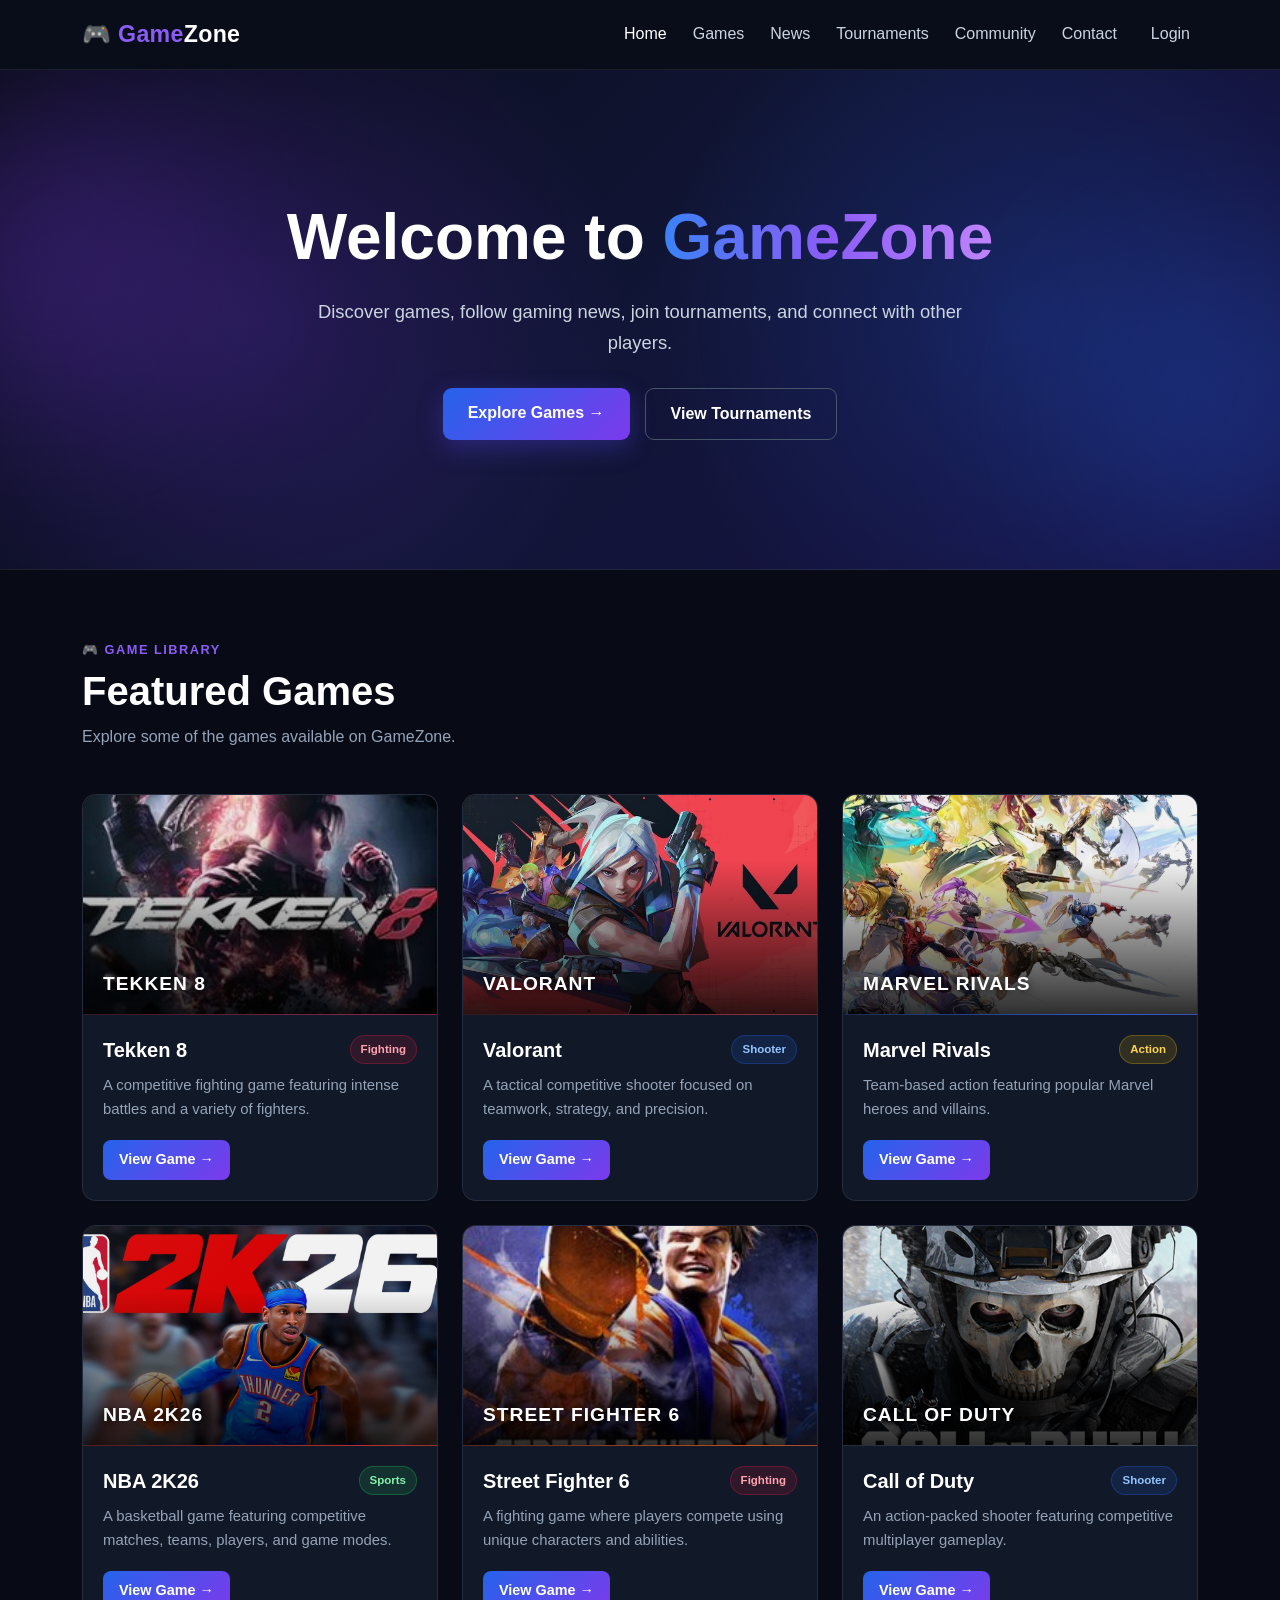
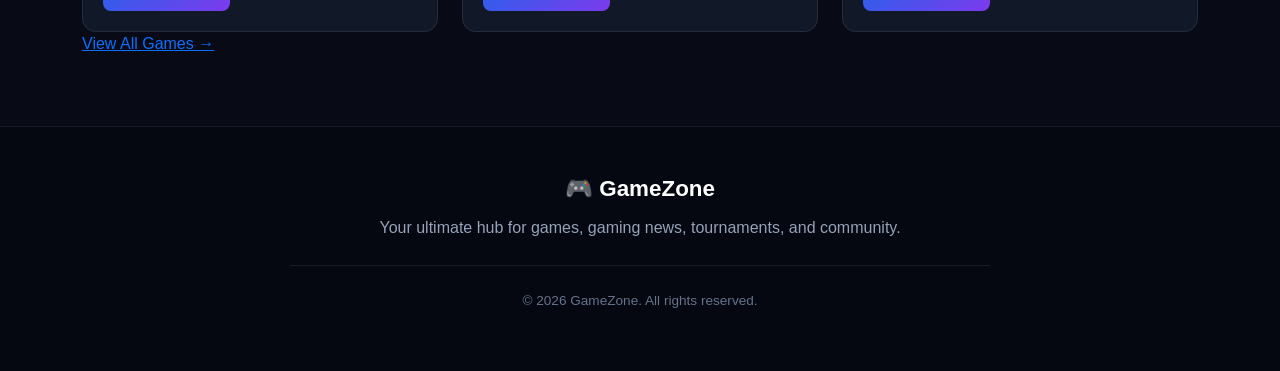
==== index.html @ 14c53175 "Initial GameZone website" ====
<!DOCTYPE html>
<html lang="en">
<head>
    <meta charset="UTF-8">
    <meta name="viewport" content="width=device-width, initial-scale=1.0">
    <title>GameZone - Gaming Hub</title>

    <link href="https://cdn.jsdelivr.net/npm/bootstrap@5.3.3/dist/css/bootstrap.min.css" rel="stylesheet">
    <link rel="stylesheet" href="css/style.css">

    <style>
        .game-cover {
            position: absolute;
            inset: 0;
            width: 100%;
            height: 100%;
            object-fit: cover;
            display: block;
            transition: transform 0.35s ease;
        }

        .modern-game-card:hover .game-cover {
            transform: scale(1.04);
        }

        .visual-overlay {
            z-index: 2;
        }

        .visual-title {
            z-index: 3;
        }
    </style>
</head>

<body>

    <nav class="navbar navbar-expand-lg navbar-dark game-navbar">
        <div class="container">

            <a class="navbar-brand game-logo" href="index.html">
                🎮 <span>Game</span>Zone
            </a>

            <button
                class="navbar-toggler"
                type="button"
                data-bs-toggle="collapse"
                data-bs-target="#navbarNav"
                aria-controls="navbarNav"
                aria-expanded="false"
                aria-label="Toggle navigation"
            >
                <span class="navbar-toggler-icon"></span>
            </button>

            <div class="collapse navbar-collapse" id="navbarNav">
                <ul class="navbar-nav ms-auto">

                    <li class="nav-item">
                        <a class="nav-link active" href="index.html">Home</a>
                    </li>

                    <li class="nav-item">
                        <a class="nav-link" href="games.html">Games</a>
                    </li>

                    <li class="nav-item">
                        <a class="nav-link" href="news.html">News</a>
                    </li>

                    <li class="nav-item">
                        <a class="nav-link" href="tournaments.html">Tournaments</a>
                    </li>

                    <li class="nav-item">
                        <a class="nav-link" href="community.html">Community</a>
                    </li>

                    <li class="nav-item">
                        <a class="nav-link" href="contact.html">Contact</a>
                    </li>

                </ul>
            </div>
        </div>
    </nav>


    <section class="home-hero">

        <div class="hero-glow glow-one"></div>
        <div class="hero-glow glow-two"></div>

        <div class="container hero-content">

            <h1>
                Welcome to
                <span>GameZone</span>
            </h1>

            <p>
                Discover games, follow gaming news,
                join tournaments, and connect with
                other players.
            </p>

            <div class="hero-buttons">

                <a href="games.html" class="btn hero-main-btn">
                    Explore Games →
                </a>

                <a href="tournaments.html" class="btn hero-secondary-btn">
                    View Tournaments
                </a>

            </div>

        </div>
    </section>


    <section class="featured-section">
        <div class="container">

            <div class="section-heading">

                <div class="section-label">
                    🎮 GAME LIBRARY
                </div>

                <h2>Featured Games</h2>

                <p>
                    Explore some of the games available
                    on GameZone.
                </p>

            </div>

            <div class="row g-4">


                <div class="col-md-6 col-lg-4">
                    <div class="modern-game-card">

                        <div
                            class="game-visual"
                            style="background: linear-gradient(135deg, #22040d, #7f1236, #160816);"
                        >
                            <img
                                src="images/tekken8.jpg"
                                alt="Tekken 8"
                                class="game-cover"
                            >

                            <div class="visual-overlay"></div>

                            <div class="visual-title">
                                TEKKEN 8
                            </div>
                        </div>

                        <div class="game-card-content">

                            <div class="game-card-top">
                                <h3>Tekken 8</h3>
                                <span class="game-tag fighting">Fighting</span>
                            </div>

                            <p>
                                A competitive fighting game featuring
                                intense battles and a variety of fighters.
                            </p>

                            <a
                                href="game-details.html?game=tekken8"
                                class="game-button"
                            >
                                View Game →
                            </a>

                        </div>
                    </div>
                </div>


                <div class="col-md-6 col-lg-4">
                    <div class="modern-game-card">

                        <div
                            class="game-visual"
                            style="background: linear-gradient(135deg, #18070b, #7f1d2d, #111827);"
                        >
                            <img
                                src="images/valorant.jpg"
                                alt="Valorant"
                                class="game-cover"
                            >

                            <div class="visual-overlay"></div>

                            <div class="visual-title">
                                VALORANT
                            </div>
                        </div>

                        <div class="game-card-content">

                            <div class="game-card-top">
                                <h3>Valorant</h3>
                                <span class="game-tag shooter">Shooter</span>
                            </div>

                            <p>
                                A tactical competitive shooter focused
                                on teamwork, strategy, and precision.
                            </p>

                            <a
                                href="game-details.html?game=valorant"
                                class="game-button"
                            >
                                View Game →
                            </a>

                        </div>
                    </div>
                </div>


                <div class="col-md-6 col-lg-4">
                    <div class="modern-game-card">

                        <div
                            class="game-visual"
                            style="background: linear-gradient(135deg, #071a3d, #1d4ed8, #450a0a);"
                        >
                            <img
                                src="images/marvel-rivals.jpg"
                                alt="Marvel Rivals"
                                class="game-cover"
                            >

                            <div class="visual-overlay"></div>

                            <div class="visual-title">
                                MARVEL RIVALS
                            </div>
                        </div>

                        <div class="game-card-content">

                            <div class="game-card-top">
                                <h3>Marvel Rivals</h3>
                                <span class="game-tag action">Action</span>
                            </div>

                            <p>
                                Team-based action featuring popular
                                Marvel heroes and villains.
                            </p>

                            <a
                                href="game-details.html?game=marvel-rivals"
                                class="game-button"
                            >
                                View Game →
                            </a>

                        </div>
                    </div>
                </div>


                <div class="col-md-6 col-lg-4">
                    <div class="modern-game-card">

                        <div
                            class="game-visual"
                            style="background: linear-gradient(135deg, #3f0b0b, #b91c1c, #171717);"
                        >
                            <img
                                src="images/nba2k.jpg"
                                alt="NBA 2K26"
                                class="game-cover"
                            >

                            <div class="visual-overlay"></div>

                            <div class="visual-title">
                                NBA 2K26
                            </div>
                        </div>

                        <div class="game-card-content">

                            <div class="game-card-top">
                                <h3>NBA 2K26</h3>
                                <span class="game-tag sports">Sports</span>
                            </div>

                            <p>
                                A basketball game featuring competitive
                                matches, teams, players, and game modes.
                            </p>

                            <a
                                href="game-details.html?game=nba2k"
                                class="game-button"
                            >
                                View Game →
                            </a>

                        </div>
                    </div>
                </div>


                <div class="col-md-6 col-lg-4">
                    <div class="modern-game-card">

                        <div
                            class="game-visual"
                            style="background: linear-gradient(135deg, #431407, #c2410c, #172554);"
                        >
                            <img
                                src="images/street-fighter-6.jpg"
                                alt="Street Fighter 6"
                                class="game-cover"
                            >

                            <div class="visual-overlay"></div>

                            <div class="visual-title">
                                STREET FIGHTER 6
                            </div>
                        </div>

                        <div class="game-card-content">

                            <div class="game-card-top">
                                <h3>Street Fighter 6</h3>
                                <span class="game-tag fighting">Fighting</span>
                            </div>

                            <p>
                                A fighting game where players compete
                                using unique characters and abilities.
                            </p>

                            <a
                                href="game-details.html?game=street-fighter-6"
                                class="game-button"
                            >
                                View Game →
                            </a>

                        </div>
                    </div>
                </div>


                <!-- CALL OF DUTY -->
                <div class="col-md-6 col-lg-4">
                    <div class="modern-game-card">

                        <div
                            class="game-visual"
                            style="background: linear-gradient(135deg, #111827, #374151, #020617);"
                        >
                            <img
                                src="images/call-of-duty.jpg"
                                alt="Call of Duty"
                                class="game-cover"
                            >

                            <div class="visual-overlay"></div>

                            <div class="visual-title">
                                CALL OF DUTY
                            </div>
                        </div>

                        <div class="game-card-content">

                            <div class="game-card-top">
                                <h3>Call of Duty</h3>
                                <span class="game-tag shooter">Shooter</span>
                            </div>

                            <p>
                                An action-packed shooter featuring
                                competitive multiplayer gameplay.
                            </p>

                            <a
                                href="game-details.html?game=call-of-duty"
                                class="game-button"
                            >
                                View Game →
                            </a>

                        </div>
                    </div>
                </div>


            </div>

            <div class="view-all-wrapper">
                <a href="games.html" class="view-all-button">
                    View All Games →
                </a>
            </div>

        </div>
    </section>


    <footer class="game-footer">
        <div class="container">

            <div class="footer-logo">
                🎮 GameZone
            </div>

            <p>
                Your ultimate hub for games,
                gaming news, tournaments,
                and community.
            </p>

            <div class="footer-line"></div>

            <p class="copyright">
                © 2026 GameZone. All rights reserved.
            </p>

        </div>
    </footer>


    <script src="https://cdn.jsdelivr.net/npm/bootstrap@5.3.3/dist/js/bootstrap.bundle.min.js"></script>
    <script src="js/script.js"></script>

</body>
</html>
---- css/style.css ----
html {
    scroll-behavior: smooth;
}

body {
    margin: 0;
    font-family: Arial, sans-serif;
    background: #080b16;
    color: #ffffff;
}


.game-navbar {
    background: #090d19 !important;
    border-bottom: 1px solid rgba(255, 255, 255, 0.08);
    min-height: 70px;
}

.game-logo {
    font-size: 1.45rem;
    font-weight: 800;
    letter-spacing: 0.3px;
}

.game-logo span {
    color: #8b5cf6;
}

.navbar .nav-link {
    color: #cbd5e1 !important;
    margin-left: 10px;
    font-weight: 500;
    transition: 0.2s ease;
}

.navbar .nav-link:hover,
.navbar .nav-link.active {
    color: #ffffff !important;
}



.home-hero {
    position: relative;
    overflow: hidden;
    min-height: 500px;

    display: flex;
    align-items: center;
    justify-content: center;

    text-align: center;

    background:
        radial-gradient(
            circle at 20% 50%,
            rgba(124, 58, 237, 0.22),
            transparent 35%
        ),
        radial-gradient(
            circle at 80% 50%,
            rgba(37, 99, 235, 0.22),
            transparent 35%
        ),
        linear-gradient(
            135deg,
            #080b16,
            #111536 50%,
            #171144
        );

    border-bottom: 1px solid rgba(255, 255, 255, 0.08);
}

.hero-content {
    position: relative;
    z-index: 5;
}

.hero-badge {
    display: inline-block;

    padding: 8px 16px;
    margin-bottom: 20px;

    border: 1px solid rgba(139, 92, 246, 0.5);
    border-radius: 30px;

    background: rgba(139, 92, 246, 0.1);

    color: #c4b5fd;

    font-size: 0.85rem;
    font-weight: bold;
    letter-spacing: 1px;
}

.home-hero h1 {
    font-size: 4rem;
    font-weight: 800;
    margin-bottom: 20px;
}

.home-hero h1 span {
    background:
        linear-gradient(
            90deg,
            #3b82f6,
            #8b5cf6,
            #c084fc
        );

    -webkit-background-clip: text;
    -webkit-text-fill-color: transparent;
}

.home-hero p {
    max-width: 700px;
    margin: 0 auto 30px;

    color: #cbd5e1;

    font-size: 1.15rem;
    line-height: 1.7;
}

.hero-buttons {
    display: flex;
    justify-content: center;
    gap: 15px;
    flex-wrap: wrap;
}

.hero-main-btn {
    background:
        linear-gradient(
            135deg,
            #2563eb,
            #7c3aed
        );

    border: none;
    color: white;

    padding: 13px 25px;

    border-radius: 9px;

    font-weight: bold;

    box-shadow:
        0 8px 25px rgba(79, 70, 229, 0.35);

    transition: 0.25s ease;
}

.hero-main-btn:hover {
    transform: translateY(-3px);
    color: white;

    box-shadow:
        0 12px 30px rgba(79, 70, 229, 0.5);
}

.hero-secondary-btn {
    background: transparent;

    border: 1px solid #475569;

    color: #ffffff;

    padding: 13px 25px;

    border-radius: 9px;

    font-weight: bold;
}

.hero-secondary-btn:hover {
    background: rgba(255, 255, 255, 0.08);
    color: white;
}



.hero-glow {
    position: absolute;

    width: 300px;
    height: 300px;

    border-radius: 50%;

    filter: blur(100px);

    opacity: 0.3;
}

.glow-one {
    left: -100px;
    top: 40px;
    background: #7c3aed;
}

.glow-two {
    right: -100px;
    bottom: 20px;
    background: #2563eb;
}



.section-heading {
    margin-bottom: 45px;
}

.section-heading h2 {
    font-size: 2.5rem;
    font-weight: 800;
    margin-bottom: 10px;
}

.section-heading p {
    color: #94a3b8;
    margin: 0;
}

.section-label {
    color: #8b5cf6;
    font-size: 0.8rem;
    font-weight: bold;
    letter-spacing: 1.5px;
    margin-bottom: 8px;
}


.games-header,
.news-header,
.tournaments-header,
.community-header,
.contact-header {
    padding: 70px 20px;

    background:
        radial-gradient(
            circle at 25% 50%,
            rgba(124, 58, 237, 0.20),
            transparent 35%
        ),
        radial-gradient(
            circle at 75% 50%,
            rgba(37, 99, 235, 0.20),
            transparent 35%
        ),
        linear-gradient(
            135deg,
            #080b16,
            #15183b
        );

    border-bottom: 1px solid rgba(255, 255, 255, 0.08);
}

.games-header h1,
.news-header h1,
.tournaments-header h1,
.community-header h1,
.contact-header h1 {
    margin: 10px 0;

    font-size: 3rem;
    font-weight: 800;
    color: #ffffff;
}

.games-header p,
.news-header p,
.tournaments-header p,
.community-header p,
.contact-header p {
    margin: 0 auto;

    max-width: 650px;

    color: #94a3b8;

    line-height: 1.6;
}


.featured-section {
    background: #080b16;
    padding: 70px 0;
}



.modern-game-card {
    height: 100%;
    overflow: hidden;

    background: #111827;

    border: 1px solid rgba(148, 163, 184, 0.15);

    border-radius: 14px;

    transition: 0.3s ease;
}

.modern-game-card:hover {
    transform: translateY(-6px);

    border-color: rgba(139, 92, 246, 0.65);

    box-shadow:
        0 15px 35px rgba(0, 0, 0, 0.35),
        0 0 25px rgba(124, 58, 237, 0.12);
}



.game-visual {
    position: relative;

    height: 220px;

    overflow: hidden;

    display: flex;

    align-items: center;
    justify-content: center;

    border-bottom: 1px solid rgba(255, 255, 255, 0.08);
}



.game-cover {
    position: absolute;

    inset: 0;

    width: 100%;
    height: 100%;

    object-fit: cover;

    display: block;

    z-index: 1;

    transition:
        transform 0.35s ease;
}



.modern-game-card:hover .game-cover {
    transform: scale(1.04);
}



.game-visual::before {
    content: "";

    position: absolute;

    inset: 0;

    z-index: 2;

    background:
        linear-gradient(
            135deg,
            rgba(255, 255, 255, 0.05),
            transparent 50%
        );

    pointer-events: none;
}



.visual-overlay {
    position: absolute;

    inset: 0;

    z-index: 3;

    background:
        linear-gradient(
            to top,
            rgba(0, 0, 0, 0.82),
            rgba(0, 0, 0, 0.05) 70%
        );

    pointer-events: none;
}



.visual-title {
    position: absolute;

    left: 20px;
    bottom: 15px;

    z-index: 4;

    color: white;

    font-size: 1.2rem;

    font-weight: 800;

    letter-spacing: 1px;

    text-shadow:
        0 2px 8px rgba(0, 0, 0, 0.7);
}


.game-tekken {
    background:
        radial-gradient(
            circle at 30% 30%,
            #ff1f5a,
            transparent 35%
        ),
        linear-gradient(
            135deg,
            #22040d,
            #7f1236,
            #160816
        );
}

.game-valorant {
    background:
        radial-gradient(
            circle at 70% 30%,
            #ff4655,
            transparent 35%
        ),
        linear-gradient(
            135deg,
            #18070b,
            #7f1d2d,
            #111827
        );
}

.game-marvel {
    background:
        radial-gradient(
            circle at 50% 20%,
            #2563eb,
            transparent 35%
        ),
        linear-gradient(
            135deg,
            #071a3d,
            #1d4ed8,
            #450a0a
        );
}

.game-nba {
    background:
        radial-gradient(
            circle at 30% 30%,
            #ef4444,
            transparent 35%
        ),
        linear-gradient(
            135deg,
            #3f0b0b,
            #b91c1c,
            #171717
        );
}

.game-streetfighter {
    background:
        radial-gradient(
            circle at 65% 35%,
            #f97316,
            transparent 40%
        ),
        linear-gradient(
            135deg,
            #431407,
            #c2410c,
            #172554
        );
}

.game-cod {
    background:
        radial-gradient(
            circle at 50% 35%,
            #6b7280,
            transparent 35%
        ),
        linear-gradient(
            135deg,
            #111827,
            #374151,
            #020617
        );
}



.game-card-content {
    padding: 20px;
}

.game-card-top {
    display: flex;

    align-items: center;
    justify-content: space-between;

    gap: 10px;

    margin-bottom: 10px;
}

.game-card-top h3 {
    margin: 0;

    font-size: 1.25rem;

    font-weight: 700;

    color: #ffffff;
}

.game-card-content p {
    color: #94a3b8;

    font-size: 0.93rem;

    line-height: 1.6;

    min-height: 48px;

    margin-bottom: 18px;
}



.game-tag,
.tournament-game {
    display: inline-block;

    padding: 5px 10px;

    border-radius: 20px;

    font-size: 0.72rem;

    font-weight: bold;

    white-space: nowrap;
}

.fighting {
    color: #fda4af;

    background: rgba(225, 29, 72, 0.15);

    border: 1px solid rgba(225, 29, 72, 0.3);
}

.shooter {
    color: #93c5fd;

    background: rgba(37, 99, 235, 0.15);

    border: 1px solid rgba(37, 99, 235, 0.3);
}

.action {
    color: #fcd34d;

    background: rgba(234, 179, 8, 0.15);

    border: 1px solid rgba(234, 179, 8, 0.3);
}

.sports {
    color: #86efac;

    background: rgba(34, 197, 94, 0.15);

    border: 1px solid rgba(34, 197, 94, 0.3);
}


.game-button,
.tournament-button,
.community-button,
.registration-submit,
.contact-submit-button {
    background:
        linear-gradient(
            135deg,
            #2563eb,
            #7c3aed
        );

    color: white;

    border: none;

    border-radius: 8px;

    font-weight: bold;

    transition: 0.2s ease;
}

.game-button {
    display: inline-block;

    padding: 9px 16px;

    text-decoration: none;

    font-size: 0.9rem;

    cursor: pointer;
}

.game-button:hover,
.tournament-button:hover,
.community-button:hover,
.registration-submit:hover,
.contact-submit-button:hover {
    color: white;

    transform: translateY(-2px);

    box-shadow:
        0 7px 18px rgba(79, 70, 229, 0.3);
}

.favorite-btn.favorited {
    background:
        linear-gradient(
            135deg,
            #ec4899,
            #7c3aed
        );
}



.games-section {
    min-height: 650px;

    padding: 70px 0;

    background: #080b16;
}

.games-controls {
    display: grid;

    grid-template-columns: 2fr 1fr;

    gap: 20px;

    margin-bottom: 40px;

    padding: 20px;

    background: #111827;

    border: 1px solid rgba(148, 163, 184, 0.15);

    border-radius: 14px;
}

.search-box label,
.filter-box label {
    display: block;

    margin-bottom: 8px;

    color: #cbd5e1;

    font-weight: 600;
}

.games-controls .form-control,
.games-controls .form-select {
    background: #080b16;

    color: #ffffff;

    border: 1px solid #334155;
}

.games-controls .form-control::placeholder {
    color: #64748b;
}

.games-controls .form-control:focus,
.games-controls .form-select:focus {
    background: #080b16;

    color: #ffffff;

    border-color: #7c3aed;

    box-shadow:
        0 0 0 0.2rem rgba(124, 58, 237, 0.15);
}

.games-controls .form-select option {
    background: #111827;

    color: #ffffff;
}



.news-section {
    min-height: 650px;

    padding: 70px 0;

    background: #080b16;
}

.news-filter-box {
    max-width: 420px;

    margin: 0 auto 45px;

    padding: 20px;

    background: #111827;

    border: 1px solid rgba(148, 163, 184, 0.15);

    border-radius: 14px;
}

.news-filter-box label {
    display: block;

    margin-bottom: 8px;

    color: #cbd5e1;

    font-weight: 600;
}

.news-filter-box .form-select {
    background: #080b16;

    color: #ffffff;

    border: 1px solid #334155;
}

.news-filter-box .form-select:focus {
    background: #080b16;

    color: #ffffff;

    border-color: #7c3aed;

    box-shadow:
        0 0 0 0.2rem rgba(124, 58, 237, 0.15);
}

.news-filter-box .form-select option {
    background: #111827;

    color: #ffffff;
}

.modern-news-card {
    height: 100%;

    overflow: hidden;

    background: #111827;

    border: 1px solid rgba(148, 163, 184, 0.15);

    border-radius: 14px;

    transition: 0.3s ease;
}

.modern-news-card:hover {
    transform: translateY(-6px);

    border-color: rgba(139, 92, 246, 0.65);

    box-shadow:
        0 15px 35px rgba(0, 0, 0, 0.35),
        0 0 25px rgba(124, 58, 237, 0.12);
}

.news-visual {
    position: relative;

    height: 180px;

    display: flex;

    align-items: center;
    justify-content: center;

    overflow: hidden;

    border-bottom: 1px solid rgba(255, 255, 255, 0.08);
}

.news-visual-icon {
    position: relative;

    z-index: 2;

    font-size: 4.5rem;
}

.news-category-badge {
    position: absolute;

    left: 18px;

    bottom: 15px;

    z-index: 3;

    padding: 6px 10px;

    border-radius: 20px;

    background: rgba(5, 7, 17, 0.75);

    color: white;

    font-size: 0.7rem;

    font-weight: bold;
}

.news-esports {
    background:
        radial-gradient(
            circle at 30% 35%,
            #a855f7,
            transparent 35%
        ),
        linear-gradient(
            135deg,
            #1e1038,
            #581c87,
            #111827
        );
}

.news-updates {
    background:
        radial-gradient(
            circle at 70% 35%,
            #2563eb,
            transparent 35%
        ),
        linear-gradient(
            135deg,
            #0f172a,
            #1d4ed8,
            #172554
        );
}

.news-events {
    background:
        radial-gradient(
            circle at 50% 35%,
            #f59e0b,
            transparent 35%
        ),
        linear-gradient(
            135deg,
            #431407,
            #b45309,
            #171717
        );
}

.news-championship {
    background:
        radial-gradient(
            circle at 35% 35%,
            #ec4899,
            transparent 35%
        ),
        linear-gradient(
            135deg,
            #4c0519,
            #9d174d,
            #111827
        );
}

.news-community {
    background:
        radial-gradient(
            circle at 65% 35%,
            #06b6d4,
            transparent 35%
        ),
        linear-gradient(
            135deg,
            #083344,
            #155e75,
            #111827
        );
}

.news-tournament {
    background:
        radial-gradient(
            circle at 50% 35%,
            #22c55e,
            transparent 35%
        ),
        linear-gradient(
            135deg,
            #052e16,
            #166534,
            #111827
        );
}

.news-content {
    padding: 20px;
}

.news-date {
    color: #8b5cf6;

    font-size: 0.78rem;

    font-weight: bold;

    margin-bottom: 8px;
}

.news-content h3 {
    margin-bottom: 10px;

    color: #ffffff;

    font-size: 1.2rem;

    font-weight: 700;
}

.news-preview {
    color: #94a3b8;

    font-size: 0.92rem;

    line-height: 1.6;

    margin-bottom: 12px;
}

.news-details {
    display: none;

    padding-top: 12px;

    margin-top: 12px;

    border-top: 1px solid rgba(255, 255, 255, 0.08);
}

.news-details p {
    color: #94a3b8;

    font-size: 0.9rem;

    line-height: 1.6;
}

.read-more-btn {
    padding: 9px 16px;

    background:
        linear-gradient(
            135deg,
            #2563eb,
            #7c3aed
        );

    color: white;

    border: none;

    border-radius: 8px;

    font-size: 0.88rem;

    font-weight: bold;

    cursor: pointer;
}



.tournaments-section {
    min-height: 700px;

    padding: 70px 0;

    background: #080b16;
}

.modern-tournament-card {
    height: 100%;

    overflow: hidden;

    background: #111827;

    border: 1px solid rgba(148, 163, 184, 0.15);

    border-radius: 14px;

    transition: 0.3s ease;
}

.modern-tournament-card:hover {
    transform: translateY(-6px);

    border-color: rgba(139, 92, 246, 0.65);

    box-shadow:
        0 15px 35px rgba(0, 0, 0, 0.35);
}

.tournament-visual {
    position: relative;

    height: 180px;

    display: flex;

    align-items: center;
    justify-content: center;

    overflow: hidden;

    border-bottom: 1px solid rgba(255, 255, 255, 0.08);
}

.tournament-icon {
    position: relative;

    z-index: 2;

    font-size: 4.7rem;
}

.tournament-status {
    position: absolute;

    top: 15px;
    right: 15px;

    z-index: 3;

    padding: 6px 10px;

    border-radius: 20px;

    background: rgba(34, 197, 94, 0.15);

    border: 1px solid rgba(34, 197, 94, 0.35);

    color: #86efac;

    font-size: 0.7rem;

    font-weight: bold;
}

.tournament-tekken {
    background:
        radial-gradient(
            circle at 30% 35%,
            #e11d48,
            transparent 35%
        ),
        linear-gradient(
            135deg,
            #22040d,
            #7f1236,
            #111827
        );
}

.tournament-valorant {
    background:
        radial-gradient(
            circle at 70% 35%,
            #ef4444,
            transparent 35%
        ),
        linear-gradient(
            135deg,
            #2a080d,
            #991b1b,
            #111827
        );
}

.tournament-marvel {
    background:
        radial-gradient(
            circle at 50% 30%,
            #3b82f6,
            transparent 35%
        ),
        linear-gradient(
            135deg,
            #071a3d,
            #1d4ed8,
            #312e81
        );
}

.tournament-nba {
    background:
        radial-gradient(
            circle at 30% 35%,
            #f97316,
            transparent 35%
        ),
        linear-gradient(
            135deg,
            #431407,
            #b91c1c,
            #171717
        );
}

.tournament-streetfighter {
    background:
        radial-gradient(
            circle at 65% 35%,
            #f97316,
            transparent 40%
        ),
        linear-gradient(
            135deg,
            #431407,
            #c2410c,
            #172554
        );
}

.tournament-cod {
    background:
        radial-gradient(
            circle at 50% 35%,
            #6b7280,
            transparent 35%
        ),
        linear-gradient(
            135deg,
            #111827,
            #374151,
            #020617
        );
}

.tournament-content {
    padding: 20px;
}

.tournament-game {
    margin-bottom: 12px;
}

.tournament-content h3 {
    color: #ffffff;

    font-size: 1.2rem;

    font-weight: 700;

    margin-bottom: 10px;
}

.tournament-content p {
    color: #94a3b8;

    font-size: 0.92rem;

    line-height: 1.6;

    min-height: 48px;

    margin-bottom: 18px;
}

.tournament-info {
    display: flex;

    flex-direction: column;

    gap: 8px;

    padding: 13px;

    margin-bottom: 18px;

    background: #080b16;

    border: 1px solid rgba(148, 163, 184, 0.12);

    border-radius: 9px;

    color: #94a3b8;

    font-size: 0.85rem;
}

.tournament-info strong {
    color: #e2e8f0;
}

.tournament-button {
    width: 100%;
    padding: 11px 16px;
}



.registration-wrapper {
    margin-top: 70px;

    display: flex;

    justify-content: center;
}

.registration-card {
    width: 100%;

    max-width: 750px;

    padding: 35px;

    background: #111827;

    border: 1px solid rgba(148, 163, 184, 0.15);

    border-radius: 16px;
}

.registration-heading {
    text-align: center;

    margin-bottom: 30px;
}

.registration-heading h2 {
    color: #ffffff;

    font-size: 2rem;

    font-weight: 800;
}

.registration-heading p {
    color: #94a3b8;
}

.registration-card .form-label {
    color: #cbd5e1;

    font-weight: 600;
}

.registration-card .form-control,
.registration-card .form-select {
    background: #080b16;

    color: #ffffff;

    border: 1px solid #334155;
}

.registration-submit {
    width: 100%;
    padding: 13px 20px;
}

.registration-success {
    margin-top: 20px;

    padding: 15px;

    border-radius: 10px;

    background: rgba(34, 197, 94, 0.12);

    border: 1px solid rgba(34, 197, 94, 0.3);

    color: #86efac;

    text-align: center;

    font-weight: 600;
}



.community-section {
    min-height: 700px;

    padding: 70px 0;

    background: #080b16;
}

.community-card {
    height: 100%;

    padding: 28px;

    background: #111827;

    border: 1px solid rgba(148, 163, 184, 0.15);

    border-radius: 14px;

    transition: 0.3s ease;
}

.community-card:hover {
    transform: translateY(-6px);

    border-color: rgba(139, 92, 246, 0.65);

    box-shadow:
        0 15px 35px rgba(0, 0, 0, 0.35);
}

.community-card-icon {
    width: 65px;
    height: 65px;

    display: flex;

    align-items: center;
    justify-content: center;

    margin-bottom: 20px;

    border-radius: 14px;

    background:
        linear-gradient(
            135deg,
            rgba(37, 99, 235, 0.18),
            rgba(124, 58, 237, 0.18)
        );

    font-size: 2rem;
}

.community-card-label {
    color: #8b5cf6;

    font-size: 0.72rem;

    font-weight: bold;

    letter-spacing: 1px;
}

.community-card h3 {
    margin: 8px 0 12px;

    color: #ffffff;

    font-size: 1.35rem;
}

.community-card p {
    min-height: 75px;

    margin-bottom: 22px;

    color: #94a3b8;

    line-height: 1.65;
}

.community-button {
    display: inline-block;

    width: 100%;

    padding: 11px 16px;

    text-align: center;

    text-decoration: none;

    cursor: pointer;
}

.community-chat-section {
    margin-top: 50px;

    padding: 28px;

    background: #111827;

    border: 1px solid rgba(148, 163, 184, 0.15);

    border-radius: 16px;
}

.chat-header {
    display: flex;

    align-items: center;
    justify-content: space-between;

    gap: 20px;

    padding-bottom: 20px;

    margin-bottom: 20px;

    border-bottom: 1px solid rgba(255, 255, 255, 0.08);
}

.chat-header h2 {
    margin: 5px 0;

    color: #ffffff;

    font-size: 1.7rem;
}

.chat-header p {
    margin: 0;

    color: #94a3b8;
}

.chat-close-button {
    padding: 9px 15px;

    border: 1px solid #475569;

    border-radius: 8px;

    background: transparent;

    color: #ffffff;

    cursor: pointer;
}

.modern-chat-messages {
    min-height: 250px;

    max-height: 420px;

    overflow-y: auto;

    padding: 18px;

    margin-bottom: 20px;

    background: #080b16;

    border: 1px solid rgba(148, 163, 184, 0.12);

    border-radius: 12px;
}

.chat-message {
    margin-bottom: 12px;

    padding: 12px 15px;

    background: #111827;

    border: 1px solid rgba(148, 163, 184, 0.12);

    border-radius: 10px;
}

.chat-form {
    width: 100%;
}

.chat-input-row {
    display: grid;

    grid-template-columns: 0.9fr 2fr auto;

    gap: 15px;

    align-items: end;
}

.chat-name-input label,
.chat-message-input label {
    display: block;

    margin-bottom: 8px;

    color: #cbd5e1;

    font-size: 0.9rem;

    font-weight: 600;
}

.chat-name-input .form-control,
.chat-message-input .form-control {
    background: #080b16;

    color: #ffffff;

    border: 1px solid #334155;
}

.chat-label-placeholder {
    display: block;

    margin-bottom: 8px;

    color: transparent;
}

.chat-send-button {
    padding: 10px 20px;

    border: none;

    border-radius: 8px;

    background:
        linear-gradient(
            135deg,
            #2563eb,
            #7c3aed
        );

    color: white;

    font-weight: bold;

    cursor: pointer;
}

.recent-community-section {
    margin-top: 75px;
}

.community-post-card {
    height: 100%;

    padding: 22px;

    background: #111827;

    border: 1px solid rgba(148, 163, 184, 0.15);

    border-radius: 14px;

    transition: 0.3s ease;
}

.community-post-card:hover {
    transform: translateY(-4px);

    border-color: rgba(139, 92, 246, 0.45);
}

.post-top {
    display: flex;

    align-items: center;

    gap: 12px;

    margin-bottom: 18px;
}

.post-avatar {
    width: 45px;
    height: 45px;

    display: flex;

    align-items: center;
    justify-content: center;

    border-radius: 12px;

    background:
        linear-gradient(
            135deg,
            rgba(37, 99, 235, 0.18),
            rgba(124, 58, 237, 0.18)
        );

    font-size: 1.4rem;
}

.post-top h4 {
    margin: 0 0 3px;

    color: #ffffff;

    font-size: 1rem;
}

.post-top span {
    color: #8b5cf6;

    font-size: 0.76rem;
}

.community-post-card > p {
    color: #94a3b8;

    font-size: 0.92rem;

    line-height: 1.65;
}

.post-footer {
    padding-top: 14px;

    border-top: 1px solid rgba(255, 255, 255, 0.08);

    color: #64748b;

    font-size: 0.78rem;
}


.contact-section {
    min-height: 700px;

    padding: 70px 0;

    background: #080b16;
}

.contact-info-card,
.contact-form-card {
    height: 100%;

    padding: 32px;

    background: #111827;

    border: 1px solid rgba(148, 163, 184, 0.15);

    border-radius: 16px;
}

.contact-info-card {
    background:
        radial-gradient(
            circle at 20% 20%,
            rgba(124, 58, 237, 0.14),
            transparent 35%
        ),
        #111827;
}

.contact-icon {
    width: 65px;
    height: 65px;

    display: flex;

    align-items: center;
    justify-content: center;

    margin-bottom: 20px;

    border-radius: 14px;

    background:
        linear-gradient(
            135deg,
            rgba(37, 99, 235, 0.18),
            rgba(124, 58, 237, 0.18)
        );

    border: 1px solid rgba(139, 92, 246, 0.25);

    font-size: 2rem;
}

.contact-info-card h2,
.contact-form-card h2 {
    color: #ffffff;

    font-size: 2rem;

    font-weight: 800;

    margin: 8px 0 12px;
}

.contact-info-card > p,
.contact-form-description {
    color: #94a3b8;

    line-height: 1.7;
}

.contact-detail {
    display: flex;

    align-items: center;

    gap: 14px;

    padding: 15px;

    margin-top: 15px;

    background: #080b16;

    border: 1px solid rgba(148, 163, 184, 0.12);

    border-radius: 10px;
}

.contact-detail-icon {
    width: 42px;
    height: 42px;

    display: flex;

    align-items: center;
    justify-content: center;

    flex-shrink: 0;

    border-radius: 10px;

    background: rgba(124, 58, 237, 0.12);

    font-size: 1.2rem;
}

.contact-detail span {
    display: block;

    color: #64748b;

    font-size: 0.75rem;

    margin-bottom: 2px;
}

.contact-detail strong {
    display: block;

    color: #e2e8f0;

    font-size: 0.9rem;
}

.contact-note {
    margin-top: 20px;

    padding: 15px;

    border-radius: 10px;

    background: rgba(124, 58, 237, 0.08);

    border: 1px solid rgba(124, 58, 237, 0.18);

    color: #c4b5fd;

    font-size: 0.85rem;

    line-height: 1.6;
}

.contact-form-card .form-label {
    color: #cbd5e1;

    font-weight: 600;
}

.contact-form-card .form-control {
    background: #080b16;

    color: #ffffff;

    border: 1px solid #334155;
}

.contact-form-card .form-control::placeholder {
    color: #64748b;
}

.contact-form-card .form-control:focus {
    background: #080b16;

    color: #ffffff;

    border-color: #7c3aed;

    box-shadow:
        0 0 0 0.2rem rgba(124, 58, 237, 0.15);
}

.contact-submit-button {
    width: 100%;

    padding: 13px 20px;
}

.contact-success {
    margin-top: 20px;

    padding: 15px;

    border-radius: 10px;

    background: rgba(34, 197, 94, 0.12);

    border: 1px solid rgba(34, 197, 94, 0.3);

    color: #86efac;

    text-align: center;

    font-weight: 600;
}



.dashboard-hero {
    background: #080b16;
}



.form-control,
.form-select {
    border-radius: 8px;

    padding: 10px 12px;
}

.form-control:focus,
.form-select:focus {
    border-color: #6f42c1;

    box-shadow:
        0 0 0 0.2rem rgba(111, 66, 193, 0.15);
}



.login-container {
    min-height: 70vh;

    display: flex;

    align-items: center;
    justify-content: center;

    padding: 50px 20px;
}

.login-card {
    width: 100%;

    max-width: 450px;
}


.no-results,
.no-news {
    padding: 50px 20px;

    margin-top: 30px;

    text-align: center;

    background: #111827;

    border: 1px solid rgba(148, 163, 184, 0.15);

    border-radius: 14px;
}

.no-results h4,
.no-news h4 {
    color: #ffffff;

    margin-bottom: 8px;
}

.no-results p,
.no-news p {
    color: #94a3b8;

    margin: 0;
}



.game-footer {
    background: #050711;

    border-top: 1px solid rgba(255, 255, 255, 0.08);

    text-align: center;

    padding: 45px 20px;
}

.footer-logo {
    font-size: 1.4rem;

    font-weight: 800;

    margin-bottom: 10px;
}

.game-footer p {
    color: #94a3b8;

    margin-bottom: 15px;
}

.footer-line {
    width: 100%;

    max-width: 700px;

    height: 1px;

    background: rgba(255, 255, 255, 0.08);

    margin: 25px auto;
}

.copyright {
    font-size: 0.85rem;

    color: #64748b !important;
}



@media (max-width: 768px) {

    .home-hero {
        min-height: 450px;

        padding: 50px 20px;
    }

    .home-hero h1 {
        font-size: 2.8rem;
    }

    .home-hero p {
        font-size: 1rem;
    }

    .section-heading h2 {
        font-size: 2rem;
    }

    .games-header h1,
    .news-header h1,
    .tournaments-header h1,
    .community-header h1,
    .contact-header h1 {
        font-size: 2.4rem;
    }

    .games-controls {
        grid-template-columns: 1fr;
    }

    .chat-header {
        align-items: flex-start;
        flex-direction: column;
    }

    .chat-close-button {
        width: 100%;
    }

    .chat-input-row {
        grid-template-columns: 1fr;
    }

    .chat-label-placeholder {
        display: none;
    }

    .chat-send-button {
        width: 100%;
    }

    .contact-info-card,
    .contact-form-card {
        padding: 25px;
    }

}


@media (max-width: 576px) {

    .home-hero h1 {
        font-size: 2.2rem;
    }

    .hero-buttons {
        flex-direction: column;

        align-items: stretch;
    }

    .hero-main-btn,
    .hero-secondary-btn {
        width: 100%;
    }

    .game-visual {
        height: 200px;
    }

    .news-visual,
    .tournament-visual {
        height: 170px;
    }

    .community-card,
    .contact-info-card,
    .contact-form-card {
        padding: 20px;
    }

}
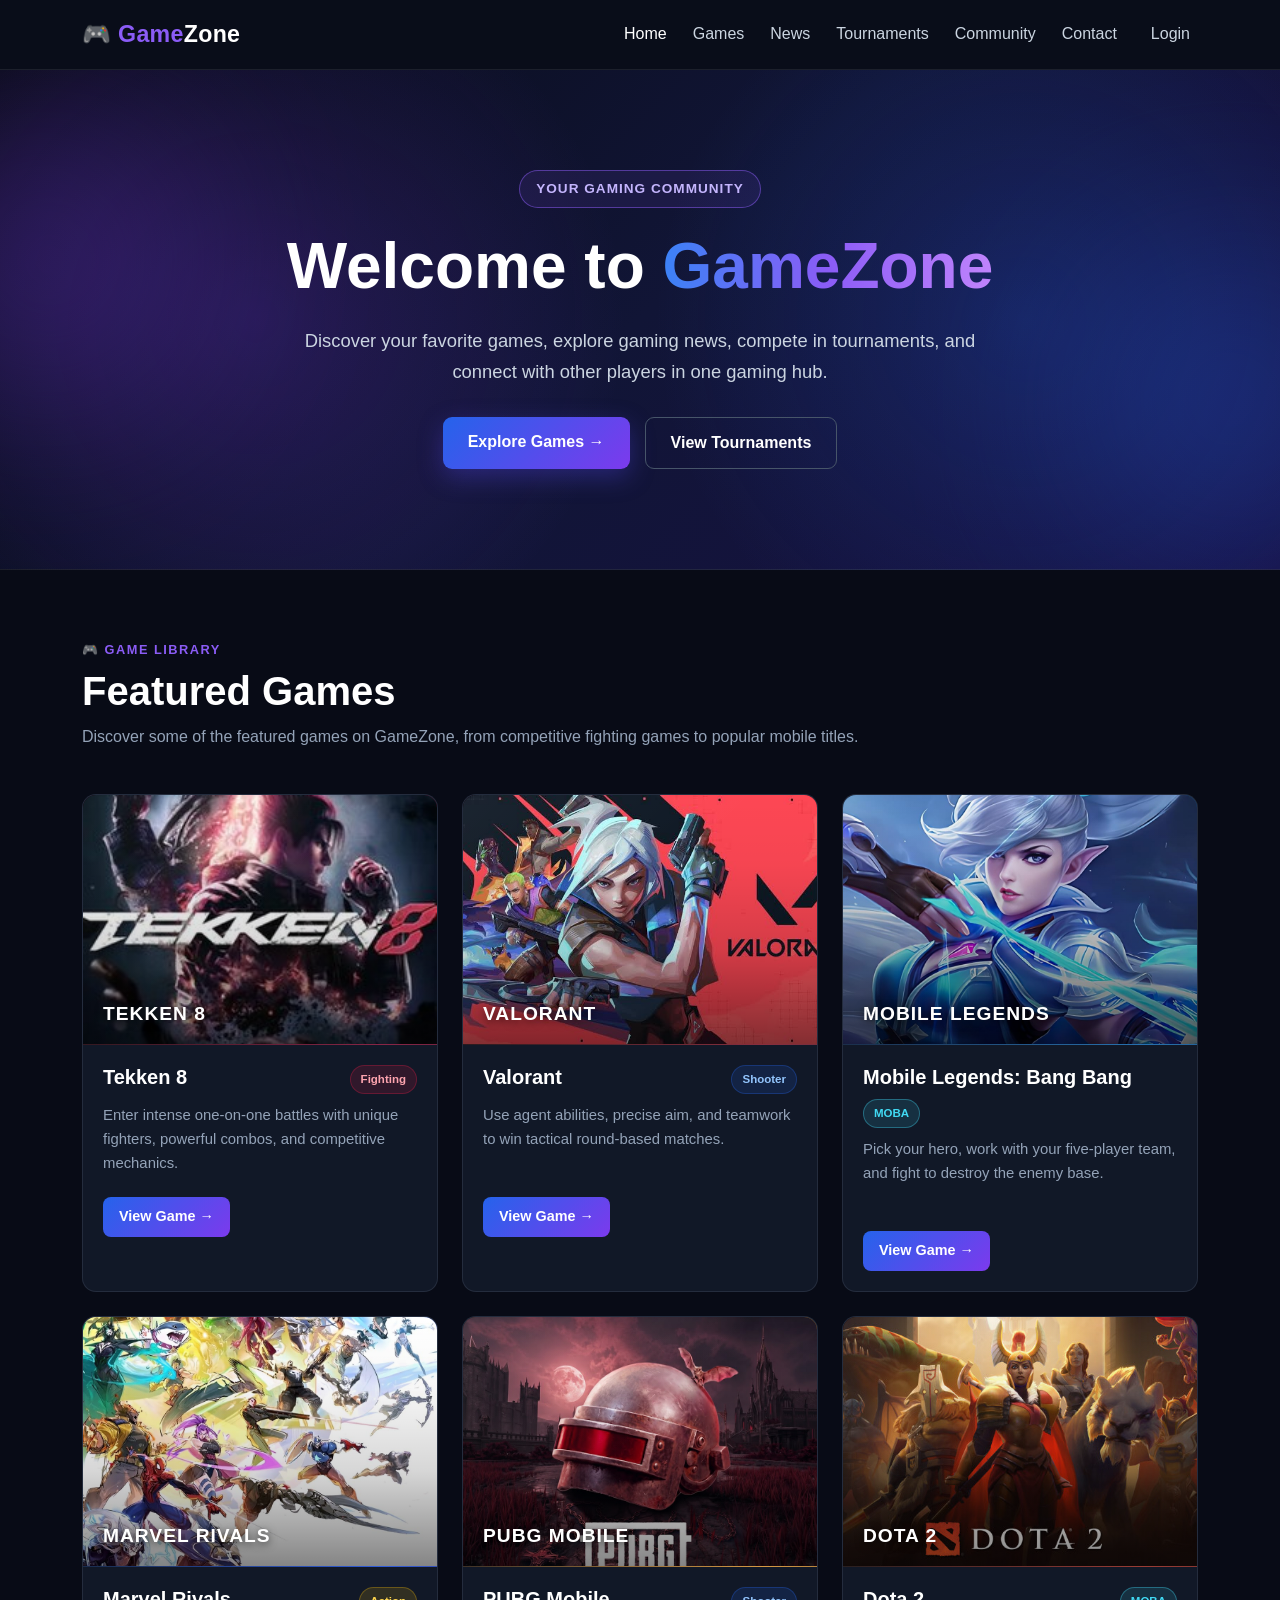
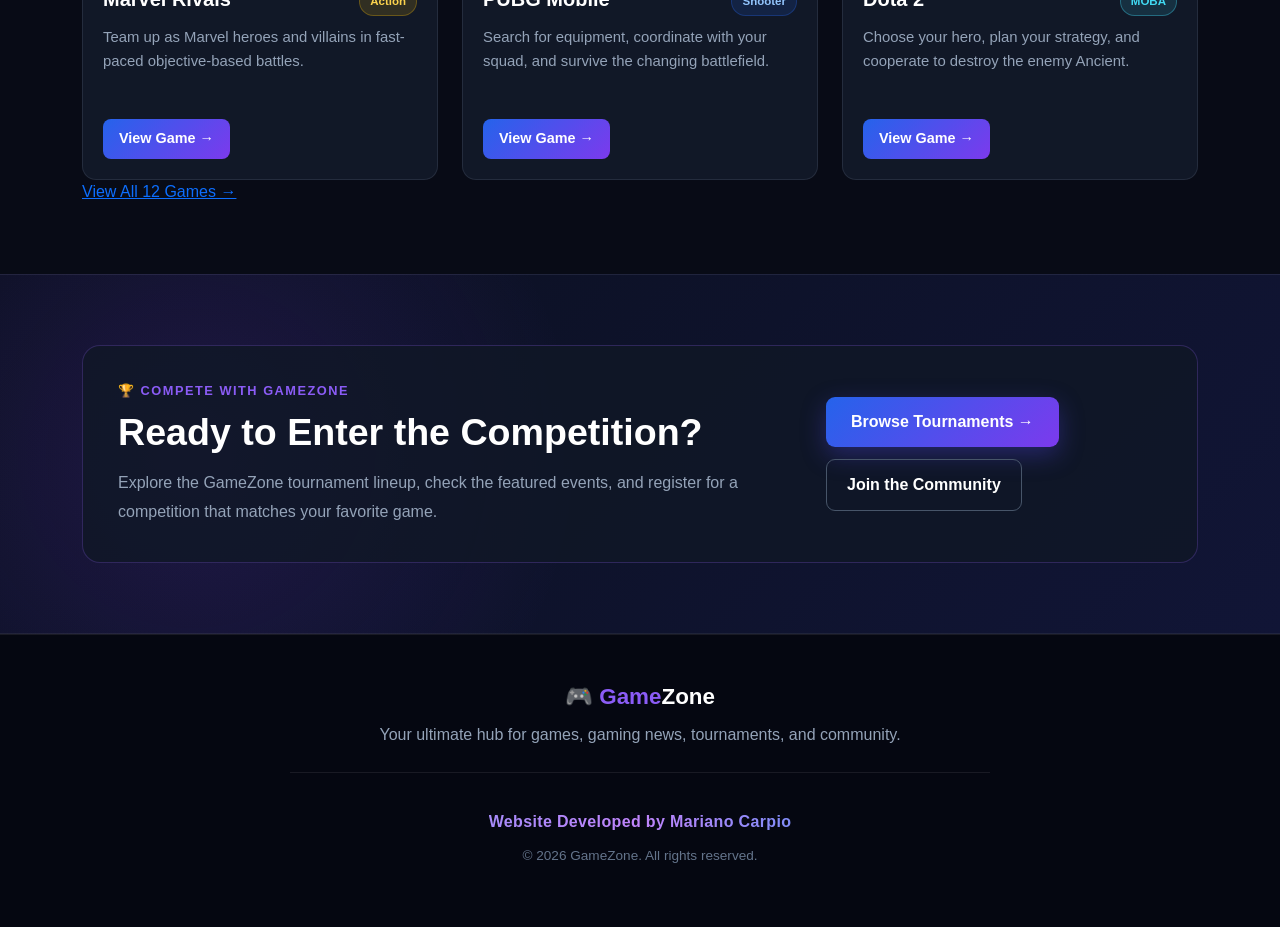
==== commit 2a27305e: "Update GameZone features and footer branding" ====
--- a/index.html
+++ b/index.html
@@ -1,21 +1,31 @@
+
 <!DOCTYPE html>
 <html lang="en">
+
 <head>
     <meta charset="UTF-8">
     <meta name="viewport" content="width=device-width, initial-scale=1.0">
+
     <title>GameZone - Gaming Hub</title>
 
-    <link href="https://cdn.jsdelivr.net/npm/bootstrap@5.3.3/dist/css/bootstrap.min.css" rel="stylesheet">
+    <link
+        href="https://cdn.jsdelivr.net/npm/bootstrap@5.3.3/dist/css/bootstrap.min.css"
+        rel="stylesheet"
+    >
+
     <link rel="stylesheet" href="css/style.css">
 
     <style>
+
         .game-cover {
             position: absolute;
             inset: 0;
             width: 100%;
             height: 100%;
             object-fit: cover;
+            object-position: center;
             display: block;
+            z-index: 1;
             transition: transform 0.35s ease;
         }
 
@@ -30,10 +40,151 @@
         .visual-title {
             z-index: 3;
         }
+
+
+        .featured-section .game-visual {
+            height: 250px;
+        }
+
+        .featured-section .game-card-top {
+            align-items: flex-start;
+            flex-wrap: wrap;
+        }
+
+        .featured-section .game-card-content p {
+            min-height: 75px;
+        }
+
+        .game-tag.moba {
+            background: rgba(65, 217, 242, 0.13);
+            color: #41d9f2;
+            border: 1px solid rgba(65, 217, 242, 0.35);
+        }
+
+        /* COLOR BACKGROUNDS */
+
+        .home-mlbb {
+            background: linear-gradient(135deg, #081c3b, #1466aa, #081329);
+        }
+
+        .home-pubg {
+            background: linear-gradient(135deg, #2e2115, #d39134, #15120f);
+        }
+
+        .home-dota {
+            background: linear-gradient(135deg, #160c0c, #922b24, #29100e);
+        }
+
+
+        .home-tournament-section {
+            padding: 70px 0;
+            background:
+                radial-gradient(
+                    circle at 15% 50%,
+                    rgba(124, 58, 237, 0.16),
+                    transparent 35%
+                ),
+                linear-gradient(135deg, #0b1020, #111536);
+            border-top: 1px solid rgba(255, 255, 255, 0.07);
+            border-bottom: 1px solid rgba(255, 255, 255, 0.07);
+        }
+
+        .home-tournament-card {
+            display: flex;
+            align-items: center;
+            justify-content: space-between;
+            gap: 28px;
+            padding: 35px;
+            background: rgba(17, 24, 39, 0.82);
+            border: 1px solid rgba(139, 92, 246, 0.25);
+            border-radius: 18px;
+        }
+
+        .home-tournament-text {
+            max-width: 680px;
+        }
+
+        .home-tournament-text h2 {
+            color: #ffffff;
+            font-size: clamp(1.7rem, 3vw, 2.35rem);
+            font-weight: 800;
+            margin: 10px 0 14px;
+        }
+
+        .home-tournament-text p {
+            color: #94a3b8;
+            line-height: 1.8;
+            margin: 0;
+        }
+
+        .home-tournament-actions {
+            display: flex;
+            flex-wrap: wrap;
+            gap: 12px;
+        }
+
+        .home-tournament-actions a {
+            white-space: nowrap;
+        }
+
+        .home-secondary-btn {
+            display: inline-block;
+            text-decoration: none;
+            color: #ffffff;
+            background: transparent;
+            border: 1px solid #475569;
+            padding: 13px 20px;
+            border-radius: 9px;
+            font-weight: 700;
+            transition: 0.2s ease;
+        }
+
+        .home-secondary-btn:hover {
+            color: #ffffff;
+            border-color: #8b5cf6;
+            background: rgba(124, 58, 237, 0.13);
+        }
+
+
+        @media (max-width: 768px) {
+            .featured-section .game-visual {
+                height: 230px;
+            }
+
+            .home-tournament-card {
+                align-items: flex-start;
+                flex-direction: column;
+                padding: 26px;
+            }
+
+            .home-tournament-actions {
+                width: 100%;
+            }
+        }
+
+        @media (max-width: 576px) {
+            .featured-section .game-visual {
+                height: 215px;
+            }
+
+            .home-tournament-card {
+                padding: 22px;
+            }
+
+            .home-tournament-actions {
+                flex-direction: column;
+            }
+
+            .home-tournament-actions a {
+                width: 100%;
+                text-align: center;
+            }
+        }
     </style>
 </head>
 
 <body>
+
 
     <nav class="navbar navbar-expand-lg navbar-dark game-navbar">
         <div class="container">
@@ -83,16 +234,22 @@
 
                 </ul>
             </div>
+
         </div>
     </nav>
 
 
+
     <section class="home-hero">
 
         <div class="hero-glow glow-one"></div>
         <div class="hero-glow glow-two"></div>
 
         <div class="container hero-content">
+
+            <div class="hero-badge">
+                YOUR GAMING COMMUNITY
+            </div>
 
             <h1>
                 Welcome to
@@ -100,9 +257,9 @@
             </h1>
 
             <p>
-                Discover games, follow gaming news,
-                join tournaments, and connect with
-                other players.
+                Discover your favorite games, explore gaming news,
+                compete in tournaments, and connect with other players
+                in one gaming hub.
             </p>
 
             <div class="hero-buttons">
@@ -118,10 +275,13 @@
             </div>
 
         </div>
+
     </section>
 
 
+
     <section class="featured-section">
+
         <div class="container">
 
             <div class="section-heading">
@@ -133,26 +293,29 @@
                 <h2>Featured Games</h2>
 
                 <p>
-                    Explore some of the games available
-                    on GameZone.
+                    Discover some of the featured games on GameZone,
+                    from competitive fighting games to popular mobile titles.
                 </p>
 
             </div>
 
+
             <div class="row g-4">
+
 
 
                 <div class="col-md-6 col-lg-4">
                     <div class="modern-game-card">
 
                         <div
-                            class="game-visual"
+                            class="game-visual game-tekken"
                             style="background: linear-gradient(135deg, #22040d, #7f1236, #160816);"
                         >
                             <img
                                 src="images/tekken8.jpg"
-                                alt="Tekken 8"
+                                alt="Tekken 8 game artwork"
                                 class="game-cover"
+                                onerror="this.style.display='none'"
                             >
 
                             <div class="visual-overlay"></div>
@@ -170,8 +333,8 @@
                             </div>
 
                             <p>
-                                A competitive fighting game featuring
-                                intense battles and a variety of fighters.
+                                Enter intense one-on-one battles with unique
+                                fighters, powerful combos, and competitive mechanics.
                             </p>
 
                             <a
@@ -186,17 +349,19 @@
                 </div>
 
 
+
                 <div class="col-md-6 col-lg-4">
                     <div class="modern-game-card">
 
                         <div
-                            class="game-visual"
+                            class="game-visual game-valorant"
                             style="background: linear-gradient(135deg, #18070b, #7f1d2d, #111827);"
                         >
                             <img
                                 src="images/valorant.jpg"
-                                alt="Valorant"
+                                alt="Valorant game artwork"
                                 class="game-cover"
+                                onerror="this.style.display='none'"
                             >
 
                             <div class="visual-overlay"></div>
@@ -214,8 +379,8 @@
                             </div>
 
                             <p>
-                                A tactical competitive shooter focused
-                                on teamwork, strategy, and precision.
+                                Use agent abilities, precise aim, and teamwork
+                                to win tactical round-based matches.
                             </p>
 
                             <a
@@ -230,17 +395,62 @@
                 </div>
 
 
+
                 <div class="col-md-6 col-lg-4">
                     <div class="modern-game-card">
 
+                        <div class="game-visual home-mlbb">
+                            <img
+                                src="images/mobile-legends.jpg"
+                                alt="Mobile Legends Bang Bang game artwork"
+                                class="game-cover"
+                                onerror="this.style.display='none'"
+                            >
+
+                            <div class="visual-overlay"></div>
+
+                            <div class="visual-title">
+                                MOBILE LEGENDS
+                            </div>
+                        </div>
+
+                        <div class="game-card-content">
+
+                            <div class="game-card-top">
+                                <h3>Mobile Legends: Bang Bang</h3>
+                                <span class="game-tag moba">MOBA</span>
+                            </div>
+
+                            <p>
+                                Pick your hero, work with your five-player team,
+                                and fight to destroy the enemy base.
+                            </p>
+
+                            <a
+                                href="game-details.html?game=mobile-legends"
+                                class="game-button"
+                            >
+                                View Game →
+                            </a>
+
+                        </div>
+                    </div>
+                </div>
+
+
+
+                <div class="col-md-6 col-lg-4">
+                    <div class="modern-game-card">
+
                         <div
-                            class="game-visual"
+                            class="game-visual game-marvel"
                             style="background: linear-gradient(135deg, #071a3d, #1d4ed8, #450a0a);"
                         >
                             <img
                                 src="images/marvel-rivals.jpg"
-                                alt="Marvel Rivals"
+                                alt="Marvel Rivals game artwork"
                                 class="game-cover"
+                                onerror="this.style.display='none'"
                             >
 
                             <div class="visual-overlay"></div>
@@ -258,8 +468,8 @@
                             </div>
 
                             <p>
-                                Team-based action featuring popular
-                                Marvel heroes and villains.
+                                Team up as Marvel heroes and villains
+                                in fast-paced objective-based battles.
                             </p>
 
                             <a
@@ -274,40 +484,39 @@
                 </div>
 
 
+
                 <div class="col-md-6 col-lg-4">
                     <div class="modern-game-card">
 
-                        <div
-                            class="game-visual"
-                            style="background: linear-gradient(135deg, #3f0b0b, #b91c1c, #171717);"
-                        >
+                        <div class="game-visual home-pubg">
                             <img
-                                src="images/nba2k.jpg"
-                                alt="NBA 2K26"
+                                src="images/pubg-mobile.jpg"
+                                alt="PUBG Mobile game artwork"
                                 class="game-cover"
+                                onerror="this.style.display='none'"
                             >
 
                             <div class="visual-overlay"></div>
 
                             <div class="visual-title">
-                                NBA 2K26
+                                PUBG MOBILE
                             </div>
                         </div>
 
                         <div class="game-card-content">
 
                             <div class="game-card-top">
-                                <h3>NBA 2K26</h3>
-                                <span class="game-tag sports">Sports</span>
+                                <h3>PUBG Mobile</h3>
+                                <span class="game-tag shooter">Shooter</span>
                             </div>
 
                             <p>
-                                A basketball game featuring competitive
-                                matches, teams, players, and game modes.
+                                Search for equipment, coordinate with your squad,
+                                and survive the changing battlefield.
                             </p>
 
                             <a
-                                href="game-details.html?game=nba2k"
+                                href="game-details.html?game=pubg-mobile"
                                 class="game-button"
                             >
                                 View Game →
@@ -318,40 +527,39 @@
                 </div>
 
 
+
                 <div class="col-md-6 col-lg-4">
                     <div class="modern-game-card">
 
-                        <div
-                            class="game-visual"
-                            style="background: linear-gradient(135deg, #431407, #c2410c, #172554);"
-                        >
+                        <div class="game-visual home-dota">
                             <img
-                                src="images/street-fighter-6.jpg"
-                                alt="Street Fighter 6"
+                                src="images/dota-2.jpg"
+                                alt="Dota 2 game artwork"
                                 class="game-cover"
+                                onerror="this.style.display='none'"
                             >
 
                             <div class="visual-overlay"></div>
 
                             <div class="visual-title">
-                                STREET FIGHTER 6
+                                DOTA 2
                             </div>
                         </div>
 
                         <div class="game-card-content">
 
                             <div class="game-card-top">
-                                <h3>Street Fighter 6</h3>
-                                <span class="game-tag fighting">Fighting</span>
+                                <h3>Dota 2</h3>
+                                <span class="game-tag moba">MOBA</span>
                             </div>
 
                             <p>
-                                A fighting game where players compete
-                                using unique characters and abilities.
+                                Choose your hero, plan your strategy,
+                                and cooperate to destroy the enemy Ancient.
                             </p>
 
                             <a
-                                href="game-details.html?game=street-fighter-6"
+                                href="game-details.html?game=dota-2"
                                 class="game-button"
                             >
                                 View Game →
@@ -362,83 +570,99 @@
                 </div>
 
 
-                <!-- CALL OF DUTY -->
-                <div class="col-md-6 col-lg-4">
-                    <div class="modern-game-card">
-
-                        <div
-                            class="game-visual"
-                            style="background: linear-gradient(135deg, #111827, #374151, #020617);"
-                        >
-                            <img
-                                src="images/call-of-duty.jpg"
-                                alt="Call of Duty"
-                                class="game-cover"
-                            >
-
-                            <div class="visual-overlay"></div>
-
-                            <div class="visual-title">
-                                CALL OF DUTY
-                            </div>
-                        </div>
-
-                        <div class="game-card-content">
-
-                            <div class="game-card-top">
-                                <h3>Call of Duty</h3>
-                                <span class="game-tag shooter">Shooter</span>
-                            </div>
-
-                            <p>
-                                An action-packed shooter featuring
-                                competitive multiplayer gameplay.
-                            </p>
-
-                            <a
-                                href="game-details.html?game=call-of-duty"
-                                class="game-button"
-                            >
-                                View Game →
-                            </a>
-
-                        </div>
+            </div>
+
+
+
+            <div class="view-all-wrapper">
+
+                <a href="games.html" class="view-all-button">
+                    View All 12 Games →
+                </a>
+
+            </div>
+
+        </div>
+
+    </section>
+
+
+
+    <section class="home-tournament-section">
+
+        <div class="container">
+
+            <div class="home-tournament-card">
+
+                <div class="home-tournament-text">
+
+                    <div class="section-label">
+                        🏆 COMPETE WITH GAMEZONE
                     </div>
-                </div>
-
+
+                    <h2>
+                        Ready to Enter the Competition?
+                    </h2>
+
+                    <p>
+                        Explore the GameZone tournament lineup, check the
+                        featured events, and register for a competition that
+                        matches your favorite game.
+                    </p>
+
+                </div>
+
+                <div class="home-tournament-actions">
+
+                    <a
+                        href="tournaments.html"
+                        class="btn hero-main-btn"
+                    >
+                        Browse Tournaments →
+                    </a>
+
+                    <a
+                        href="community.html"
+                        class="home-secondary-btn"
+                    >
+                        Join the Community
+                    </a>
+
+                </div>
 
             </div>
 
-            <div class="view-all-wrapper">
-                <a href="games.html" class="view-all-button">
-                    View All Games →
-                </a>
-            </div>
-
         </div>
+
     </section>
 
 
+
     <footer class="game-footer">
+
         <div class="container">
 
-            <div class="footer-logo">
-                🎮 GameZone
-            </div>
+        <div class="footer-logo">
+            🎮 <span>Game</span>Zone
+        
+        </div>
 
             <p>
-                Your ultimate hub for games,
-                gaming news, tournaments,
-                and community.
+                Your ultimate hub for games, gaming news,
+                tournaments, and community.
             </p>
 
             <div class="footer-line"></div>
+
+            <p class="developer-credit">Website Developed by Mariano Carpio</p>
+
 
             <p class="copyright">
                 © 2026 GameZone. All rights reserved.
             </p>
 
         </div>
+
     </footer>
 
 
@@ -446,4 +670,4 @@
     <script src="js/script.js"></script>
 
 </body>
-</html>+</html>
--- a/css/style.css
+++ b/css/style.css
@@ -8,7 +8,6 @@
     background: #080b16;
     color: #ffffff;
 }
-
 
 .game-navbar {
     background: #090d19 !important;
@@ -38,17 +37,13 @@
     color: #ffffff !important;
 }
 
-
-
 .home-hero {
     position: relative;
     overflow: hidden;
     min-height: 500px;
-
     display: flex;
     align-items: center;
     justify-content: center;
-
     text-align: center;
 
     background:
@@ -79,17 +74,12 @@
 
 .hero-badge {
     display: inline-block;
-
     padding: 8px 16px;
     margin-bottom: 20px;
-
     border: 1px solid rgba(139, 92, 246, 0.5);
     border-radius: 30px;
-
     background: rgba(139, 92, 246, 0.1);
-
     color: #c4b5fd;
-
     font-size: 0.85rem;
     font-weight: bold;
     letter-spacing: 1px;
@@ -102,14 +92,7 @@
 }
 
 .home-hero h1 span {
-    background:
-        linear-gradient(
-            90deg,
-            #3b82f6,
-            #8b5cf6,
-            #c084fc
-        );
-
+    background: linear-gradient(90deg, #3b82f6, #8b5cf6, #c084fc);
     -webkit-background-clip: text;
     -webkit-text-fill-color: transparent;
 }
@@ -117,9 +100,7 @@
 .home-hero p {
     max-width: 700px;
     margin: 0 auto 30px;
-
     color: #cbd5e1;
-
     font-size: 1.15rem;
     line-height: 1.7;
 }
@@ -132,47 +113,28 @@
 }
 
 .hero-main-btn {
-    background:
-        linear-gradient(
-            135deg,
-            #2563eb,
-            #7c3aed
-        );
-
+    background: linear-gradient(135deg, #2563eb, #7c3aed);
     border: none;
     color: white;
-
     padding: 13px 25px;
-
     border-radius: 9px;
-
     font-weight: bold;
-
-    box-shadow:
-        0 8px 25px rgba(79, 70, 229, 0.35);
-
+    box-shadow: 0 8px 25px rgba(79, 70, 229, 0.35);
     transition: 0.25s ease;
 }
 
 .hero-main-btn:hover {
     transform: translateY(-3px);
     color: white;
-
-    box-shadow:
-        0 12px 30px rgba(79, 70, 229, 0.5);
+    box-shadow: 0 12px 30px rgba(79, 70, 229, 0.5);
 }
 
 .hero-secondary-btn {
     background: transparent;
-
     border: 1px solid #475569;
-
-    color: #ffffff;
-
+    color: #ffffff;
     padding: 13px 25px;
-
     border-radius: 9px;
-
     font-weight: bold;
 }
 
@@ -181,18 +143,12 @@
     color: white;
 }
 
-
-
 .hero-glow {
     position: absolute;
-
     width: 300px;
     height: 300px;
-
     border-radius: 50%;
-
     filter: blur(100px);
-
     opacity: 0.3;
 }
 
@@ -207,8 +163,6 @@
     bottom: 20px;
     background: #2563eb;
 }
-
-
 
 .section-heading {
     margin-bottom: 45px;
@@ -232,7 +186,6 @@
     letter-spacing: 1.5px;
     margin-bottom: 8px;
 }
-
 
 .games-header,
 .news-header,
@@ -267,7 +220,6 @@
 .community-header h1,
 .contact-header h1 {
     margin: 10px 0;
-
     font-size: 3rem;
     font-weight: 800;
     color: #ffffff;
@@ -279,38 +231,27 @@
 .community-header p,
 .contact-header p {
     margin: 0 auto;
-
     max-width: 650px;
-
     color: #94a3b8;
-
     line-height: 1.6;
 }
 
-
 .featured-section {
     background: #080b16;
     padding: 70px 0;
 }
-
-
 
 .modern-game-card {
     height: 100%;
     overflow: hidden;
-
     background: #111827;
-
     border: 1px solid rgba(148, 163, 184, 0.15);
-
     border-radius: 14px;
-
     transition: 0.3s ease;
 }
 
 .modern-game-card:hover {
     transform: translateY(-6px);
-
     border-color: rgba(139, 92, 246, 0.65);
 
     box-shadow:
@@ -318,203 +259,137 @@
         0 0 25px rgba(124, 58, 237, 0.12);
 }
 
-
-
 .game-visual {
     position: relative;
-
+    width: 100%;
     height: 220px;
-
     overflow: hidden;
-
     display: flex;
-
     align-items: center;
     justify-content: center;
-
     border-bottom: 1px solid rgba(255, 255, 255, 0.08);
 }
-
-
 
 .game-cover {
     position: absolute;
-
     inset: 0;
-
     width: 100%;
     height: 100%;
-
     object-fit: cover;
-
+    object-position: center center;
     display: block;
-
     z-index: 1;
-
-    transition:
-        transform 0.35s ease;
-}
-
-
+    transition: transform 0.35s ease;
+}
 
 .modern-game-card:hover .game-cover {
-    transform: scale(1.04);
-}
-
-
-
+    transform: scale(1.03);
+}
+
+/* Subtle shine effect over the artwork. */
 .game-visual::before {
     content: "";
-
     position: absolute;
-
     inset: 0;
-
     z-index: 2;
 
-    background:
-        linear-gradient(
-            135deg,
-            rgba(255, 255, 255, 0.05),
-            transparent 50%
-        );
+    background: linear-gradient(
+        135deg,
+        rgba(255, 255, 255, 0.05),
+        transparent 50%
+    );
 
     pointer-events: none;
 }
-
-
 
 .visual-overlay {
     position: absolute;
-
     inset: 0;
-
     z-index: 3;
 
-    background:
-        linear-gradient(
-            to top,
-            rgba(0, 0, 0, 0.82),
-            rgba(0, 0, 0, 0.05) 70%
-        );
+    background: linear-gradient(
+        to top,
+        rgba(0, 0, 0, 0.48) 0%,
+        rgba(0, 0, 0, 0.16) 38%,
+        rgba(0, 0, 0, 0.03) 72%,
+        transparent 100%
+    );
 
     pointer-events: none;
 }
-
-
 
 .visual-title {
     position: absolute;
-
     left: 20px;
     bottom: 15px;
-
     z-index: 4;
-
     color: white;
-
     font-size: 1.2rem;
-
     font-weight: 800;
-
     letter-spacing: 1px;
-
-    text-shadow:
-        0 2px 8px rgba(0, 0, 0, 0.7);
-}
-
+    text-shadow: 0 2px 8px rgba(0, 0, 0, 0.7);
+}
 
 .game-tekken {
     background:
-        radial-gradient(
-            circle at 30% 30%,
-            #ff1f5a,
-            transparent 35%
-        ),
-        linear-gradient(
-            135deg,
-            #22040d,
-            #7f1236,
-            #160816
-        );
+        radial-gradient(circle at 30% 30%, #ff1f5a, transparent 35%),
+        linear-gradient(135deg, #22040d, #7f1236, #160816);
 }
 
 .game-valorant {
     background:
-        radial-gradient(
-            circle at 70% 30%,
-            #ff4655,
-            transparent 35%
-        ),
-        linear-gradient(
-            135deg,
-            #18070b,
-            #7f1d2d,
-            #111827
-        );
+        radial-gradient(circle at 70% 30%, #ff4655, transparent 35%),
+        linear-gradient(135deg, #18070b, #7f1d2d, #111827);
 }
 
 .game-marvel {
     background:
-        radial-gradient(
-            circle at 50% 20%,
-            #2563eb,
-            transparent 35%
-        ),
-        linear-gradient(
-            135deg,
-            #071a3d,
-            #1d4ed8,
-            #450a0a
-        );
+        radial-gradient(circle at 50% 20%, #2563eb, transparent 35%),
+        linear-gradient(135deg, #071a3d, #1d4ed8, #450a0a);
 }
 
 .game-nba {
     background:
-        radial-gradient(
-            circle at 30% 30%,
-            #ef4444,
-            transparent 35%
-        ),
-        linear-gradient(
-            135deg,
-            #3f0b0b,
-            #b91c1c,
-            #171717
-        );
+        radial-gradient(circle at 30% 30%, #ef4444, transparent 35%),
+        linear-gradient(135deg, #3f0b0b, #b91c1c, #171717);
 }
 
 .game-streetfighter {
     background:
-        radial-gradient(
-            circle at 65% 35%,
-            #f97316,
-            transparent 40%
-        ),
-        linear-gradient(
-            135deg,
-            #431407,
-            #c2410c,
-            #172554
-        );
+        radial-gradient(circle at 65% 35%, #f97316, transparent 40%),
+        linear-gradient(135deg, #431407, #c2410c, #172554);
 }
 
 .game-cod {
     background:
-        radial-gradient(
-            circle at 50% 35%,
-            #6b7280,
-            transparent 35%
-        ),
-        linear-gradient(
-            135deg,
-            #111827,
-            #374151,
-            #020617
-        );
-}
-
-
+        radial-gradient(circle at 50% 35%, #6b7280, transparent 35%),
+        linear-gradient(135deg, #111827, #374151, #020617);
+}
+
+/* Backgrounds for the additional games. */
+.game-mlbb {
+    background: linear-gradient(135deg, #081c3b, #1466aa, #081329);
+}
+
+.game-codm {
+    background: linear-gradient(135deg, #292b2e, #a54e18, #171717);
+}
+
+.game-pubg {
+    background: linear-gradient(135deg, #2e2115, #d39134, #15120f);
+}
+
+.game-hok {
+    background: linear-gradient(135deg, #102d3f, #167d87, #101727);
+}
+
+.game-freefire {
+    background: linear-gradient(135deg, #44130e, #d64b1d, #191119);
+}
+
+.game-dota {
+    background: linear-gradient(135deg, #160c0c, #922b24, #29100e);
+}
 
 .game-card-content {
     padding: 20px;
@@ -522,119 +397,86 @@
 
 .game-card-top {
     display: flex;
-
     align-items: center;
     justify-content: space-between;
-
     gap: 10px;
-
     margin-bottom: 10px;
 }
 
 .game-card-top h3 {
     margin: 0;
-
     font-size: 1.25rem;
-
     font-weight: 700;
-
     color: #ffffff;
 }
 
 .game-card-content p {
     color: #94a3b8;
-
     font-size: 0.93rem;
-
     line-height: 1.6;
-
     min-height: 48px;
-
     margin-bottom: 18px;
 }
-
-
 
 .game-tag,
 .tournament-game {
     display: inline-block;
-
     padding: 5px 10px;
-
     border-radius: 20px;
-
     font-size: 0.72rem;
-
     font-weight: bold;
-
     white-space: nowrap;
 }
 
 .fighting {
     color: #fda4af;
-
     background: rgba(225, 29, 72, 0.15);
-
     border: 1px solid rgba(225, 29, 72, 0.3);
 }
 
 .shooter {
     color: #93c5fd;
-
     background: rgba(37, 99, 235, 0.15);
-
     border: 1px solid rgba(37, 99, 235, 0.3);
 }
 
 .action {
     color: #fcd34d;
-
     background: rgba(234, 179, 8, 0.15);
-
     border: 1px solid rgba(234, 179, 8, 0.3);
 }
 
 .sports {
     color: #86efac;
-
     background: rgba(34, 197, 94, 0.15);
-
     border: 1px solid rgba(34, 197, 94, 0.3);
 }
 
+.moba,
+.tournament-game.moba {
+    color: #41d9f2;
+    background: rgba(65, 217, 242, 0.13);
+    border: 1px solid rgba(65, 217, 242, 0.35);
+}
 
 .game-button,
 .tournament-button,
 .community-button,
 .registration-submit,
 .contact-submit-button {
-    background:
-        linear-gradient(
-            135deg,
-            #2563eb,
-            #7c3aed
-        );
-
+    background: linear-gradient(135deg, #2563eb, #7c3aed);
     color: white;
-
     border: none;
-
     border-radius: 8px;
-
     font-weight: bold;
-
     transition: 0.2s ease;
 }
 
 .game-button {
     display: inline-block;
-
     padding: 9px 16px;
-
     text-decoration: none;
-
     font-size: 0.9rem;
-
     cursor: pointer;
 }
 
@@ -644,67 +486,43 @@
 .registration-submit:hover,
 .contact-submit-button:hover {
     color: white;
-
     transform: translateY(-2px);
-
-    box-shadow:
-        0 7px 18px rgba(79, 70, 229, 0.3);
+    box-shadow: 0 7px 18px rgba(79, 70, 229, 0.3);
 }
 
 .favorite-btn.favorited {
-    background:
-        linear-gradient(
-            135deg,
-            #ec4899,
-            #7c3aed
-        );
-}
-
-
+    background: linear-gradient(135deg, #ec4899, #7c3aed);
+}
 
 .games-section {
     min-height: 650px;
-
     padding: 70px 0;
-
     background: #080b16;
 }
 
 .games-controls {
     display: grid;
-
     grid-template-columns: 2fr 1fr;
-
     gap: 20px;
-
     margin-bottom: 40px;
-
     padding: 20px;
-
     background: #111827;
-
     border: 1px solid rgba(148, 163, 184, 0.15);
-
     border-radius: 14px;
 }
 
 .search-box label,
 .filter-box label {
     display: block;
-
     margin-bottom: 8px;
-
     color: #cbd5e1;
-
     font-weight: 600;
 }
 
 .games-controls .form-control,
 .games-controls .form-select {
     background: #080b16;
-
-    color: #ffffff;
-
+    color: #ffffff;
     border: 1px solid #334155;
 }
 
@@ -715,99 +533,68 @@
 .games-controls .form-control:focus,
 .games-controls .form-select:focus {
     background: #080b16;
-
-    color: #ffffff;
-
+    color: #ffffff;
     border-color: #7c3aed;
-
-    box-shadow:
-        0 0 0 0.2rem rgba(124, 58, 237, 0.15);
+    box-shadow: 0 0 0 0.2rem rgba(124, 58, 237, 0.15);
 }
 
 .games-controls .form-select option {
     background: #111827;
-
-    color: #ffffff;
-}
-
-
+    color: #ffffff;
+}
 
 .news-section {
     min-height: 650px;
-
     padding: 70px 0;
-
     background: #080b16;
 }
 
 .news-filter-box {
     max-width: 420px;
-
     margin: 0 auto 45px;
-
     padding: 20px;
-
     background: #111827;
-
     border: 1px solid rgba(148, 163, 184, 0.15);
-
     border-radius: 14px;
 }
 
 .news-filter-box label {
     display: block;
-
     margin-bottom: 8px;
-
     color: #cbd5e1;
-
     font-weight: 600;
 }
 
 .news-filter-box .form-select {
     background: #080b16;
-
-    color: #ffffff;
-
+    color: #ffffff;
     border: 1px solid #334155;
 }
 
 .news-filter-box .form-select:focus {
     background: #080b16;
-
-    color: #ffffff;
-
+    color: #ffffff;
     border-color: #7c3aed;
-
-    box-shadow:
-        0 0 0 0.2rem rgba(124, 58, 237, 0.15);
+    box-shadow: 0 0 0 0.2rem rgba(124, 58, 237, 0.15);
 }
 
 .news-filter-box .form-select option {
     background: #111827;
-
     color: #ffffff;
 }
 
 .modern-news-card {
     height: 100%;
-
     overflow: hidden;
-
     background: #111827;
-
     border: 1px solid rgba(148, 163, 184, 0.15);
-
     border-radius: 14px;
-
     transition: 0.3s ease;
 }
 
 .modern-news-card:hover {
     transform: translateY(-6px);
-
     border-color: rgba(139, 92, 246, 0.65);
-
     box-shadow:
         0 15px 35px rgba(0, 0, 0, 0.35),
         0 0 25px rgba(124, 58, 237, 0.12);
@@ -815,137 +602,67 @@
 
 .news-visual {
     position: relative;
-
     height: 180px;
-
     display: flex;
-
     align-items: center;
     justify-content: center;
-
     overflow: hidden;
-
     border-bottom: 1px solid rgba(255, 255, 255, 0.08);
 }
 
 .news-visual-icon {
     position: relative;
-
     z-index: 2;
-
     font-size: 4.5rem;
 }
 
 .news-category-badge {
     position: absolute;
-
     left: 18px;
-
     bottom: 15px;
-
     z-index: 3;
-
     padding: 6px 10px;
-
     border-radius: 20px;
-
     background: rgba(5, 7, 17, 0.75);
-
     color: white;
-
     font-size: 0.7rem;
-
     font-weight: bold;
 }
 
 .news-esports {
     background:
-        radial-gradient(
-            circle at 30% 35%,
-            #a855f7,
-            transparent 35%
-        ),
-        linear-gradient(
-            135deg,
-            #1e1038,
-            #581c87,
-            #111827
-        );
+        radial-gradient(circle at 30% 35%, #a855f7, transparent 35%),
+        linear-gradient(135deg, #1e1038, #581c87, #111827);
 }
 
 .news-updates {
     background:
-        radial-gradient(
-            circle at 70% 35%,
-            #2563eb,
-            transparent 35%
-        ),
-        linear-gradient(
-            135deg,
-            #0f172a,
-            #1d4ed8,
-            #172554
-        );
+        radial-gradient(circle at 70% 35%, #2563eb, transparent 35%),
+        linear-gradient(135deg, #0f172a, #1d4ed8, #172554);
 }
 
 .news-events {
     background:
-        radial-gradient(
-            circle at 50% 35%,
-            #f59e0b,
-            transparent 35%
-        ),
-        linear-gradient(
-            135deg,
-            #431407,
-            #b45309,
-            #171717
-        );
+        radial-gradient(circle at 50% 35%, #f59e0b, transparent 35%),
+        linear-gradient(135deg, #431407, #b45309, #171717);
 }
 
 .news-championship {
     background:
-        radial-gradient(
-            circle at 35% 35%,
-            #ec4899,
-            transparent 35%
-        ),
-        linear-gradient(
-            135deg,
-            #4c0519,
-            #9d174d,
-            #111827
-        );
+        radial-gradient(circle at 35% 35%, #ec4899, transparent 35%),
+        linear-gradient(135deg, #4c0519, #9d174d, #111827);
 }
 
 .news-community {
     background:
-        radial-gradient(
-            circle at 65% 35%,
-            #06b6d4,
-            transparent 35%
-        ),
-        linear-gradient(
-            135deg,
-            #083344,
-            #155e75,
-            #111827
-        );
+        radial-gradient(circle at 65% 35%, #06b6d4, transparent 35%),
+        linear-gradient(135deg, #083344, #155e75, #111827);
 }
 
 .news-tournament {
     background:
-        radial-gradient(
-            circle at 50% 35%,
-            #22c55e,
-            transparent 35%
-        ),
-        linear-gradient(
-            135deg,
-            #052e16,
-            #166534,
-            #111827
-        );
+        radial-gradient(circle at 50% 35%, #22c55e, transparent 35%),
+        linear-gradient(135deg, #052e16, #166534, #111827);
 }
 
 .news-content {
@@ -954,242 +671,138 @@
 
 .news-date {
     color: #8b5cf6;
-
     font-size: 0.78rem;
-
     font-weight: bold;
-
     margin-bottom: 8px;
 }
 
 .news-content h3 {
     margin-bottom: 10px;
-
-    color: #ffffff;
-
+    color: #ffffff;
     font-size: 1.2rem;
-
     font-weight: 700;
 }
 
 .news-preview {
     color: #94a3b8;
-
     font-size: 0.92rem;
-
     line-height: 1.6;
-
     margin-bottom: 12px;
 }
 
 .news-details {
     display: none;
-
     padding-top: 12px;
-
     margin-top: 12px;
-
     border-top: 1px solid rgba(255, 255, 255, 0.08);
 }
 
 .news-details p {
     color: #94a3b8;
-
     font-size: 0.9rem;
-
     line-height: 1.6;
 }
 
 .read-more-btn {
     padding: 9px 16px;
-
-    background:
-        linear-gradient(
-            135deg,
-            #2563eb,
-            #7c3aed
-        );
-
+    background: linear-gradient(135deg, #2563eb, #7c3aed);
     color: white;
-
     border: none;
-
     border-radius: 8px;
-
     font-size: 0.88rem;
-
     font-weight: bold;
-
     cursor: pointer;
 }
 
-
+/* =========================================
+   TOURNAMENTS
+========================================= */
 
 .tournaments-section {
     min-height: 700px;
-
     padding: 70px 0;
-
     background: #080b16;
 }
 
 .modern-tournament-card {
     height: 100%;
-
     overflow: hidden;
-
     background: #111827;
-
     border: 1px solid rgba(148, 163, 184, 0.15);
-
     border-radius: 14px;
-
     transition: 0.3s ease;
 }
 
 .modern-tournament-card:hover {
     transform: translateY(-6px);
-
     border-color: rgba(139, 92, 246, 0.65);
-
-    box-shadow:
-        0 15px 35px rgba(0, 0, 0, 0.35);
+    box-shadow: 0 15px 35px rgba(0, 0, 0, 0.35);
 }
 
 .tournament-visual {
     position: relative;
-
     height: 180px;
-
     display: flex;
-
     align-items: center;
     justify-content: center;
-
     overflow: hidden;
-
     border-bottom: 1px solid rgba(255, 255, 255, 0.08);
 }
 
 .tournament-icon {
     position: relative;
-
     z-index: 2;
-
     font-size: 4.7rem;
 }
 
 .tournament-status {
     position: absolute;
-
     top: 15px;
     right: 15px;
-
     z-index: 3;
-
     padding: 6px 10px;
-
     border-radius: 20px;
-
     background: rgba(34, 197, 94, 0.15);
-
     border: 1px solid rgba(34, 197, 94, 0.35);
-
     color: #86efac;
-
     font-size: 0.7rem;
-
     font-weight: bold;
 }
 
 .tournament-tekken {
     background:
-        radial-gradient(
-            circle at 30% 35%,
-            #e11d48,
-            transparent 35%
-        ),
-        linear-gradient(
-            135deg,
-            #22040d,
-            #7f1236,
-            #111827
-        );
+        radial-gradient(circle at 30% 35%, #e11d48, transparent 35%),
+        linear-gradient(135deg, #22040d, #7f1236, #111827);
 }
 
 .tournament-valorant {
     background:
-        radial-gradient(
-            circle at 70% 35%,
-            #ef4444,
-            transparent 35%
-        ),
-        linear-gradient(
-            135deg,
-            #2a080d,
-            #991b1b,
-            #111827
-        );
+        radial-gradient(circle at 70% 35%, #ef4444, transparent 35%),
+        linear-gradient(135deg, #2a080d, #991b1b, #111827);
 }
 
 .tournament-marvel {
     background:
-        radial-gradient(
-            circle at 50% 30%,
-            #3b82f6,
-            transparent 35%
-        ),
-        linear-gradient(
-            135deg,
-            #071a3d,
-            #1d4ed8,
-            #312e81
-        );
+        radial-gradient(circle at 50% 30%, #3b82f6, transparent 35%),
+        linear-gradient(135deg, #071a3d, #1d4ed8, #312e81);
 }
 
 .tournament-nba {
     background:
-        radial-gradient(
-            circle at 30% 35%,
-            #f97316,
-            transparent 35%
-        ),
-        linear-gradient(
-            135deg,
-            #431407,
-            #b91c1c,
-            #171717
-        );
+        radial-gradient(circle at 30% 35%, #f97316, transparent 35%),
+        linear-gradient(135deg, #431407, #b91c1c, #171717);
 }
 
 .tournament-streetfighter {
     background:
-        radial-gradient(
-            circle at 65% 35%,
-            #f97316,
-            transparent 40%
-        ),
-        linear-gradient(
-            135deg,
-            #431407,
-            #c2410c,
-            #172554
-        );
+        radial-gradient(circle at 65% 35%, #f97316, transparent 40%),
+        linear-gradient(135deg, #431407, #c2410c, #172554);
 }
 
 .tournament-cod {
     background:
-        radial-gradient(
-            circle at 50% 35%,
-            #6b7280,
-            transparent 35%
-        ),
-        linear-gradient(
-            135deg,
-            #111827,
-            #374151,
-            #020617
-        );
+        radial-gradient(circle at 50% 35%, #6b7280, transparent 35%),
+        linear-gradient(135deg, #111827, #374151, #020617);
 }
 
 .tournament-content {
@@ -1202,45 +815,29 @@
 
 .tournament-content h3 {
     color: #ffffff;
-
     font-size: 1.2rem;
-
     font-weight: 700;
-
     margin-bottom: 10px;
 }
 
 .tournament-content p {
     color: #94a3b8;
-
     font-size: 0.92rem;
-
     line-height: 1.6;
-
     min-height: 48px;
-
     margin-bottom: 18px;
 }
 
 .tournament-info {
     display: flex;
-
     flex-direction: column;
-
     gap: 8px;
-
     padding: 13px;
-
     margin-bottom: 18px;
-
-    background: #080b16;
-
+    background: #080b16;
     border: 1px solid rgba(148, 163, 184, 0.12);
-
     border-radius: 9px;
-
     color: #94a3b8;
-
     font-size: 0.85rem;
 }
 
@@ -1253,41 +850,29 @@
     padding: 11px 16px;
 }
 
-
-
 .registration-wrapper {
     margin-top: 70px;
-
     display: flex;
-
     justify-content: center;
 }
 
 .registration-card {
     width: 100%;
-
     max-width: 750px;
-
     padding: 35px;
-
     background: #111827;
-
     border: 1px solid rgba(148, 163, 184, 0.15);
-
     border-radius: 16px;
 }
 
 .registration-heading {
     text-align: center;
-
     margin-bottom: 30px;
 }
 
 .registration-heading h2 {
     color: #ffffff;
-
     font-size: 2rem;
-
     font-weight: 800;
 }
 
@@ -1297,16 +882,13 @@
 
 .registration-card .form-label {
     color: #cbd5e1;
-
     font-weight: 600;
 }
 
 .registration-card .form-control,
 .registration-card .form-select {
     background: #080b16;
-
-    color: #ffffff;
-
+    color: #ffffff;
     border: 1px solid #334155;
 }
 
@@ -1317,202 +899,135 @@
 
 .registration-success {
     margin-top: 20px;
-
     padding: 15px;
-
     border-radius: 10px;
-
     background: rgba(34, 197, 94, 0.12);
-
     border: 1px solid rgba(34, 197, 94, 0.3);
-
     color: #86efac;
-
     text-align: center;
-
     font-weight: 600;
 }
-
-
 
 .community-section {
     min-height: 700px;
-
     padding: 70px 0;
-
     background: #080b16;
 }
 
 .community-card {
     height: 100%;
-
     padding: 28px;
-
     background: #111827;
-
     border: 1px solid rgba(148, 163, 184, 0.15);
-
     border-radius: 14px;
-
     transition: 0.3s ease;
 }
 
 .community-card:hover {
     transform: translateY(-6px);
-
     border-color: rgba(139, 92, 246, 0.65);
-
-    box-shadow:
-        0 15px 35px rgba(0, 0, 0, 0.35);
+    box-shadow: 0 15px 35px rgba(0, 0, 0, 0.35);
 }
 
 .community-card-icon {
     width: 65px;
     height: 65px;
-
     display: flex;
-
     align-items: center;
     justify-content: center;
-
     margin-bottom: 20px;
-
     border-radius: 14px;
-
-    background:
-        linear-gradient(
-            135deg,
-            rgba(37, 99, 235, 0.18),
-            rgba(124, 58, 237, 0.18)
-        );
-
+    background: linear-gradient(
+        135deg,
+        rgba(37, 99, 235, 0.18),
+        rgba(124, 58, 237, 0.18)
+    );
     font-size: 2rem;
 }
 
 .community-card-label {
     color: #8b5cf6;
-
     font-size: 0.72rem;
-
     font-weight: bold;
-
     letter-spacing: 1px;
 }
 
 .community-card h3 {
     margin: 8px 0 12px;
-
-    color: #ffffff;
-
+    color: #ffffff;
     font-size: 1.35rem;
 }
 
 .community-card p {
     min-height: 75px;
-
     margin-bottom: 22px;
-
     color: #94a3b8;
-
     line-height: 1.65;
 }
 
 .community-button {
     display: inline-block;
-
     width: 100%;
-
     padding: 11px 16px;
-
     text-align: center;
-
     text-decoration: none;
-
     cursor: pointer;
 }
 
 .community-chat-section {
     margin-top: 50px;
-
     padding: 28px;
-
     background: #111827;
-
     border: 1px solid rgba(148, 163, 184, 0.15);
-
     border-radius: 16px;
 }
 
 .chat-header {
     display: flex;
-
     align-items: center;
     justify-content: space-between;
-
     gap: 20px;
-
     padding-bottom: 20px;
-
     margin-bottom: 20px;
-
     border-bottom: 1px solid rgba(255, 255, 255, 0.08);
 }
 
 .chat-header h2 {
     margin: 5px 0;
-
-    color: #ffffff;
-
+    color: #ffffff;
     font-size: 1.7rem;
 }
 
 .chat-header p {
     margin: 0;
-
     color: #94a3b8;
 }
 
 .chat-close-button {
     padding: 9px 15px;
-
     border: 1px solid #475569;
-
     border-radius: 8px;
-
     background: transparent;
-
-    color: #ffffff;
-
+    color: #ffffff;
     cursor: pointer;
 }
 
 .modern-chat-messages {
     min-height: 250px;
-
     max-height: 420px;
-
     overflow-y: auto;
-
     padding: 18px;
-
     margin-bottom: 20px;
-
-    background: #080b16;
-
+    background: #080b16;
     border: 1px solid rgba(148, 163, 184, 0.12);
-
     border-radius: 12px;
 }
 
 .chat-message {
     margin-bottom: 12px;
-
     padding: 12px 15px;
-
     background: #111827;
-
     border: 1px solid rgba(148, 163, 184, 0.12);
-
     border-radius: 10px;
 }
 
@@ -1522,62 +1037,40 @@
 
 .chat-input-row {
     display: grid;
-
     grid-template-columns: 0.9fr 2fr auto;
-
     gap: 15px;
-
     align-items: end;
 }
 
 .chat-name-input label,
 .chat-message-input label {
     display: block;
-
     margin-bottom: 8px;
-
     color: #cbd5e1;
-
     font-size: 0.9rem;
-
     font-weight: 600;
 }
 
 .chat-name-input .form-control,
 .chat-message-input .form-control {
     background: #080b16;
-
-    color: #ffffff;
-
+    color: #ffffff;
     border: 1px solid #334155;
 }
 
 .chat-label-placeholder {
     display: block;
-
     margin-bottom: 8px;
-
     color: transparent;
 }
 
 .chat-send-button {
     padding: 10px 20px;
-
     border: none;
-
     border-radius: 8px;
-
-    background:
-        linear-gradient(
-            135deg,
-            #2563eb,
-            #7c3aed
-        );
-
+    background: linear-gradient(135deg, #2563eb, #7c3aed);
     color: white;
-
     font-weight: bold;
-
     cursor: pointer;
 }
 
@@ -1587,106 +1080,76 @@
 
 .community-post-card {
     height: 100%;
-
     padding: 22px;
-
     background: #111827;
-
     border: 1px solid rgba(148, 163, 184, 0.15);
-
     border-radius: 14px;
-
     transition: 0.3s ease;
 }
 
 .community-post-card:hover {
     transform: translateY(-4px);
-
     border-color: rgba(139, 92, 246, 0.45);
 }
 
 .post-top {
     display: flex;
-
     align-items: center;
-
     gap: 12px;
-
     margin-bottom: 18px;
 }
 
 .post-avatar {
     width: 45px;
     height: 45px;
-
     display: flex;
-
     align-items: center;
     justify-content: center;
-
     border-radius: 12px;
-
-    background:
-        linear-gradient(
-            135deg,
-            rgba(37, 99, 235, 0.18),
-            rgba(124, 58, 237, 0.18)
-        );
-
+    background: linear-gradient(
+        135deg,
+        rgba(37, 99, 235, 0.18),
+        rgba(124, 58, 237, 0.18)
+    );
     font-size: 1.4rem;
 }
 
 .post-top h4 {
     margin: 0 0 3px;
-
-    color: #ffffff;
-
+    color: #ffffff;
     font-size: 1rem;
 }
 
 .post-top span {
     color: #8b5cf6;
-
     font-size: 0.76rem;
 }
 
 .community-post-card > p {
     color: #94a3b8;
-
     font-size: 0.92rem;
-
     line-height: 1.65;
 }
 
 .post-footer {
     padding-top: 14px;
-
     border-top: 1px solid rgba(255, 255, 255, 0.08);
-
     color: #64748b;
-
     font-size: 0.78rem;
 }
-
 
 .contact-section {
     min-height: 700px;
-
     padding: 70px 0;
-
     background: #080b16;
 }
 
 .contact-info-card,
 .contact-form-card {
     height: 100%;
-
     padding: 32px;
-
     background: #111827;
-
     border: 1px solid rgba(148, 163, 184, 0.15);
-
     border-radius: 16px;
 }
 
@@ -1703,129 +1166,89 @@
 .contact-icon {
     width: 65px;
     height: 65px;
-
     display: flex;
-
     align-items: center;
     justify-content: center;
-
     margin-bottom: 20px;
-
     border-radius: 14px;
-
-    background:
-        linear-gradient(
-            135deg,
-            rgba(37, 99, 235, 0.18),
-            rgba(124, 58, 237, 0.18)
-        );
-
+    background: linear-gradient(
+        135deg,
+        rgba(37, 99, 235, 0.18),
+        rgba(124, 58, 237, 0.18)
+    );
     border: 1px solid rgba(139, 92, 246, 0.25);
-
     font-size: 2rem;
 }
 
 .contact-info-card h2,
 .contact-form-card h2 {
     color: #ffffff;
-
     font-size: 2rem;
-
     font-weight: 800;
-
     margin: 8px 0 12px;
 }
 
 .contact-info-card > p,
 .contact-form-description {
     color: #94a3b8;
-
     line-height: 1.7;
 }
 
 .contact-detail {
     display: flex;
-
     align-items: center;
-
     gap: 14px;
-
     padding: 15px;
-
     margin-top: 15px;
-
-    background: #080b16;
-
+    background: #080b16;
     border: 1px solid rgba(148, 163, 184, 0.12);
-
     border-radius: 10px;
 }
 
 .contact-detail-icon {
     width: 42px;
     height: 42px;
-
     display: flex;
-
     align-items: center;
     justify-content: center;
-
     flex-shrink: 0;
-
     border-radius: 10px;
-
     background: rgba(124, 58, 237, 0.12);
-
     font-size: 1.2rem;
 }
 
 .contact-detail span {
     display: block;
-
     color: #64748b;
-
     font-size: 0.75rem;
-
     margin-bottom: 2px;
 }
 
 .contact-detail strong {
     display: block;
-
     color: #e2e8f0;
-
     font-size: 0.9rem;
 }
 
 .contact-note {
     margin-top: 20px;
-
     padding: 15px;
-
     border-radius: 10px;
-
     background: rgba(124, 58, 237, 0.08);
-
     border: 1px solid rgba(124, 58, 237, 0.18);
-
     color: #c4b5fd;
-
     font-size: 0.85rem;
-
     line-height: 1.6;
 }
 
 .contact-form-card .form-label {
     color: #cbd5e1;
-
     font-weight: 600;
 }
 
 .contact-form-card .form-control {
     background: #080b16;
-
-    color: #ffffff;
-
+    color: #ffffff;
     border: 1px solid #334155;
 }
 
@@ -1835,162 +1258,112 @@
 
 .contact-form-card .form-control:focus {
     background: #080b16;
-
-    color: #ffffff;
-
+    color: #ffffff;
     border-color: #7c3aed;
-
-    box-shadow:
-        0 0 0 0.2rem rgba(124, 58, 237, 0.15);
+    box-shadow: 0 0 0 0.2rem rgba(124, 58, 237, 0.15);
 }
 
 .contact-submit-button {
     width: 100%;
-
     padding: 13px 20px;
 }
 
 .contact-success {
     margin-top: 20px;
-
     padding: 15px;
-
     border-radius: 10px;
-
     background: rgba(34, 197, 94, 0.12);
-
     border: 1px solid rgba(34, 197, 94, 0.3);
-
     color: #86efac;
-
     text-align: center;
-
     font-weight: 600;
 }
 
-
-
 .dashboard-hero {
     background: #080b16;
 }
-
-
 
 .form-control,
 .form-select {
     border-radius: 8px;
-
     padding: 10px 12px;
 }
 
 .form-control:focus,
 .form-select:focus {
     border-color: #6f42c1;
-
-    box-shadow:
-        0 0 0 0.2rem rgba(111, 66, 193, 0.15);
-}
-
-
+    box-shadow: 0 0 0 0.2rem rgba(111, 66, 193, 0.15);
+}
 
 .login-container {
     min-height: 70vh;
-
     display: flex;
-
     align-items: center;
     justify-content: center;
-
     padding: 50px 20px;
 }
 
 .login-card {
     width: 100%;
-
     max-width: 450px;
 }
-
 
 .no-results,
 .no-news {
     padding: 50px 20px;
-
     margin-top: 30px;
-
     text-align: center;
-
     background: #111827;
-
     border: 1px solid rgba(148, 163, 184, 0.15);
-
     border-radius: 14px;
 }
 
 .no-results h4,
 .no-news h4 {
     color: #ffffff;
-
     margin-bottom: 8px;
 }
 
 .no-results p,
 .no-news p {
     color: #94a3b8;
-
     margin: 0;
 }
-
-
 
 .game-footer {
     background: #050711;
-
     border-top: 1px solid rgba(255, 255, 255, 0.08);
-
     text-align: center;
-
     padding: 45px 20px;
 }
 
 .footer-logo {
     font-size: 1.4rem;
-
     font-weight: 800;
-
     margin-bottom: 10px;
 }
 
 .game-footer p {
     color: #94a3b8;
-
     margin-bottom: 15px;
 }
 
 .footer-line {
     width: 100%;
-
     max-width: 700px;
-
     height: 1px;
-
     background: rgba(255, 255, 255, 0.08);
-
     margin: 25px auto;
 }
 
 .copyright {
     font-size: 0.85rem;
-
     color: #64748b !important;
 }
 
-
-
 @media (max-width: 768px) {
-
     .home-hero {
         min-height: 450px;
-
         padding: 50px 20px;
     }
 
@@ -2044,18 +1417,19 @@
         padding: 25px;
     }
 
-}
-
+    .game-visual,
+    .tournament-visual {
+        max-height: 260px;
+    }
+}
 
 @media (max-width: 576px) {
-
     .home-hero h1 {
         font-size: 2.2rem;
     }
 
     .hero-buttons {
         flex-direction: column;
-
         align-items: stretch;
     }
 
@@ -2064,12 +1438,12 @@
         width: 100%;
     }
 
-    .game-visual {
-        height: 200px;
-    }
-
-    .news-visual,
+    .game-visual,
     .tournament-visual {
+        max-height: 240px;
+    }
+
+    .news-visual {
         height: 170px;
     }
 
@@ -2079,4 +1453,113 @@
         padding: 20px;
     }
 
+    .game-visual {
+        aspect-ratio: 16 / 10;
+    }
+}
+
+.game-visual,
+.tournament-visual {
+    position: relative;
+    width: 100%;
+    height: auto;
+    aspect-ratio: 16 / 10;
+    max-height: 280px;
+    overflow: hidden;
+}
+
+.game-cover,
+.tournament-cover {
+    position: absolute;
+    inset: 0;
+    width: 100%;
+    height: 100%;
+    display: block;
+    object-fit: cover;
+    object-position: center center;
+    transition: transform 0.35s ease;
+}
+
+.modern-game-card:hover .game-cover,
+.modern-tournament-card:hover .tournament-cover {
+    transform: scale(1.03);
+}
+
+.visual-overlay {
+    background: linear-gradient(
+        to top,
+        rgba(0, 0, 0, 0.48) 0%,
+        rgba(0, 0, 0, 0.16) 38%,
+        rgba(0, 0, 0, 0.03) 72%,
+        transparent 100%
+    );
+}
+
+@media (max-width: 768px) {
+    .game-visual,
+    .tournament-visual {
+        aspect-ratio: 16 / 10;
+        max-height: 260px;
+    }
+}
+
+@media (max-width: 576px) {
+    .game-visual,
+    .tournament-visual {
+        aspect-ratio: 16 / 10;
+        max-height: 240px;
+    }
+}
+
+.game-cover[src="images/mobile-legends.jpg"],
+.favorite-cover[src="images/mobile-legends.jpg"] {
+    object-position: center 20%;
+}
+
+.website-credit {
+    color: #a78bfa;
+    font-size: 0.88rem;
+    font-weight: 600;
+    margin: 0 0 10px;
+    text-align: center;
+}
+
+.admin-footer .website-credit {
+    margin-top: 8px;
+    margin-bottom: 0;
+}
+
+.developer-credit {
+    display: inline-block;
+    margin: 12px auto !important;
+    font-weight: 700;
+    letter-spacing: 0.35px;
+
+    background: linear-gradient(
+        90deg,
+        #a78bfa,
+        #c084fc,
+        #818cf8
+    );
+
+    -webkit-background-clip: text;
+    background-clip: text;
+    -webkit-text-fill-color: transparent;
+    color: #c4b5fd;
+
+    transition: filter 0.25s ease;
+}
+
+.developer-credit:hover {
+    filter: brightness(1.2);
+}
+
+.footer-logo {
+    color: #ffffff;
+    font-size: 1.4rem;
+    font-weight: 800;
+}
+
+.footer-logo span {
+    color: #8b5cf6;
 }
